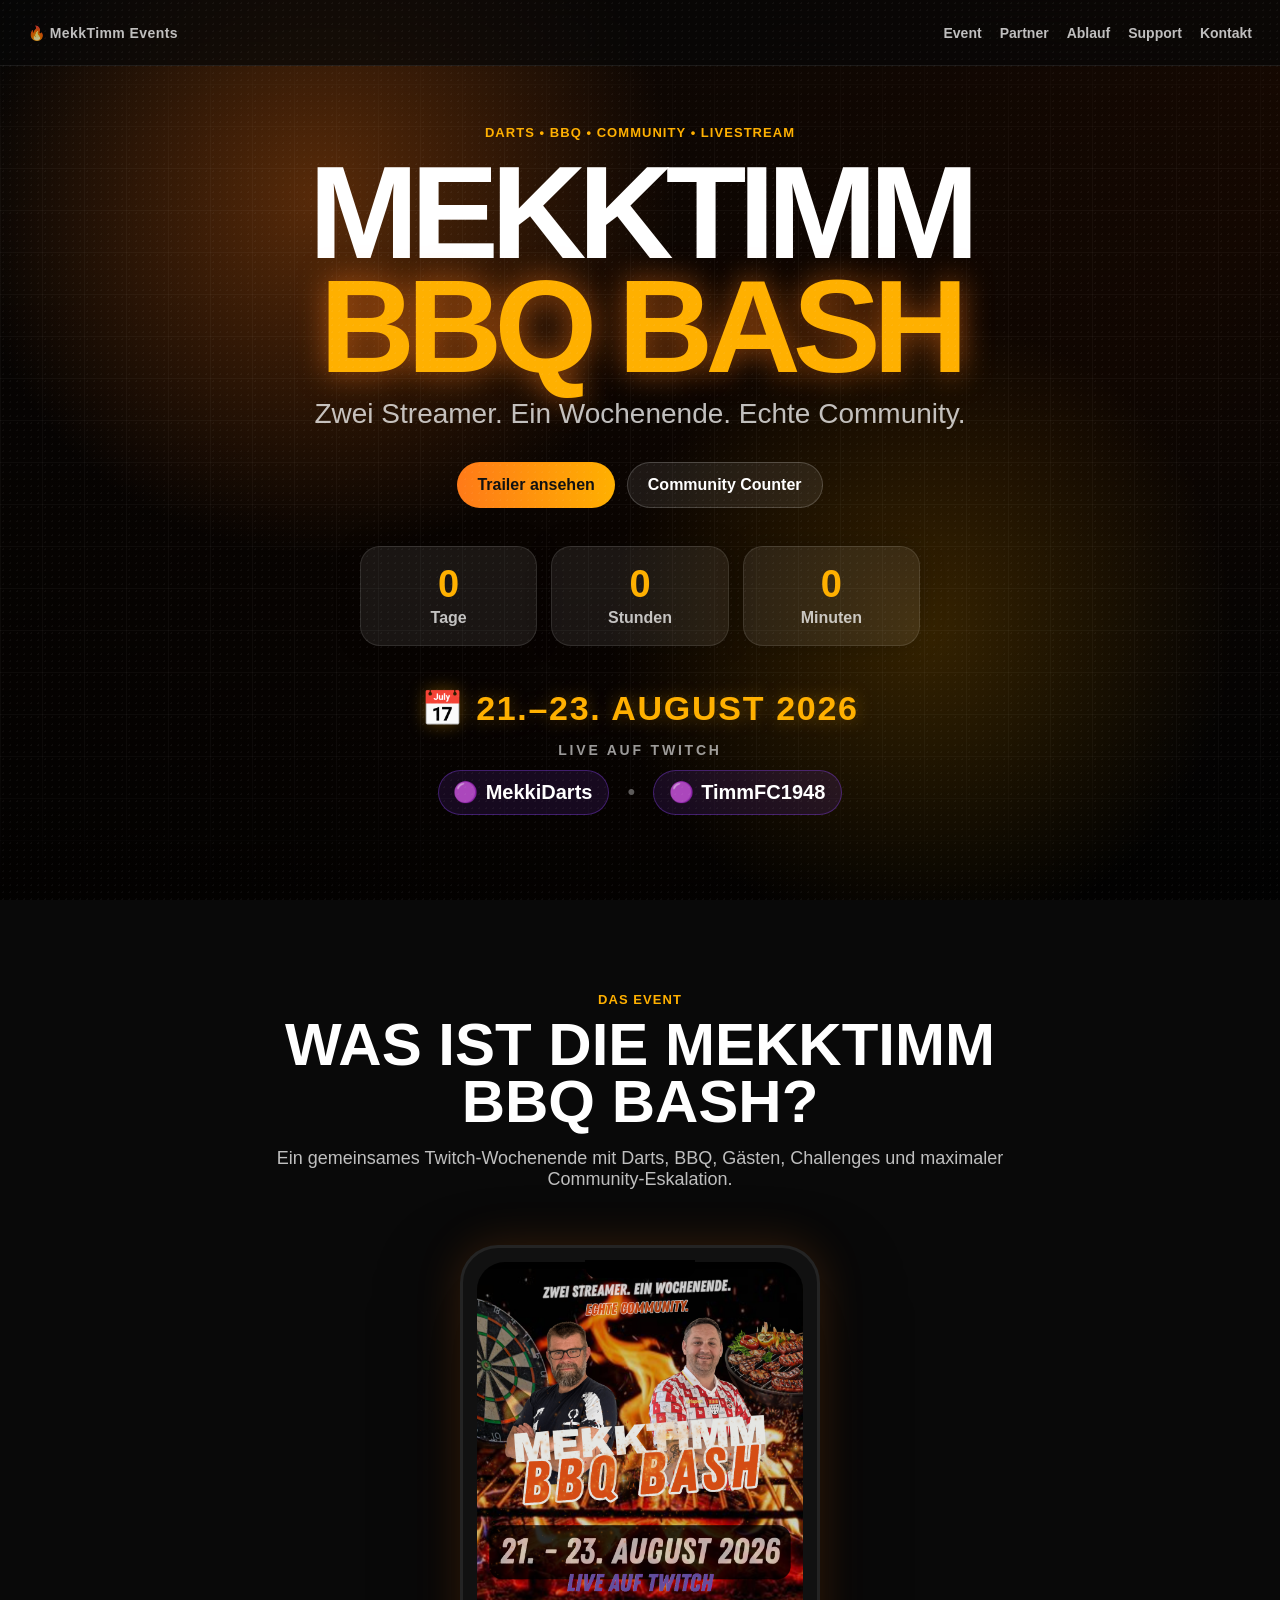
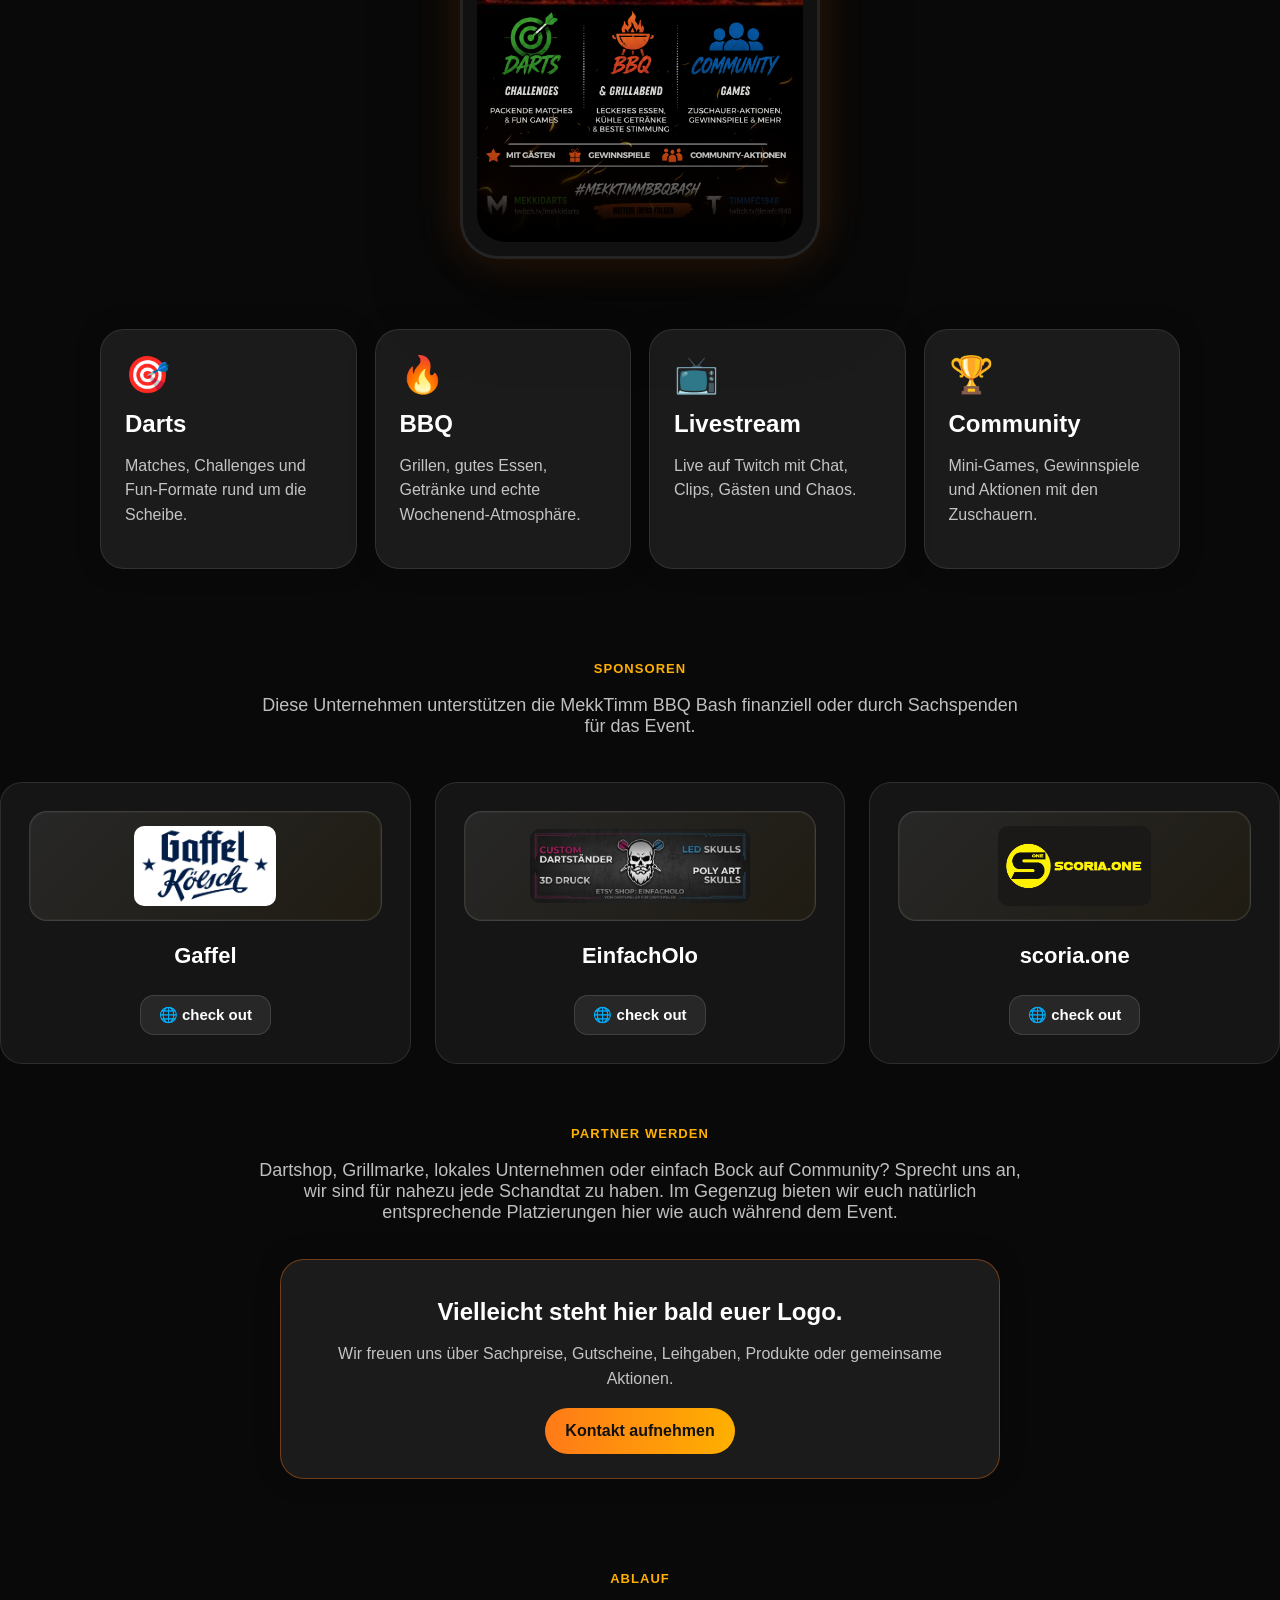
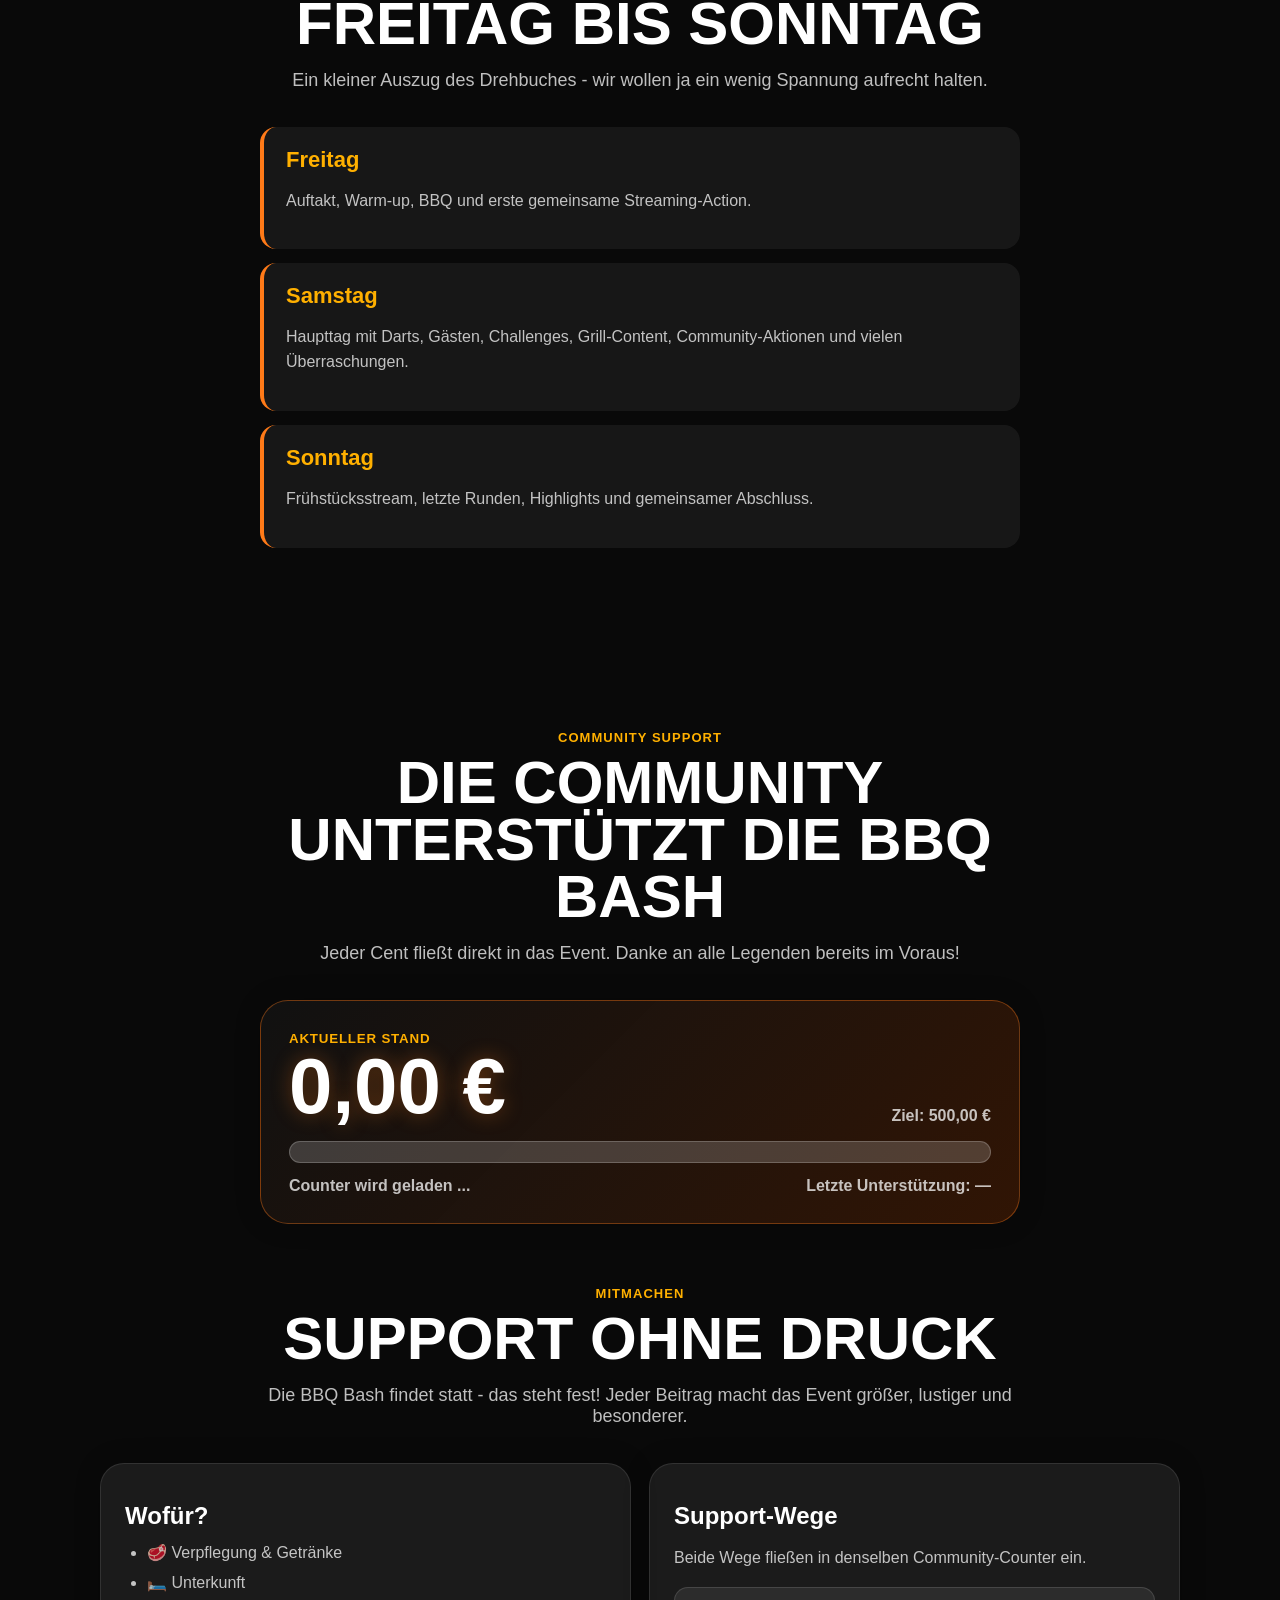
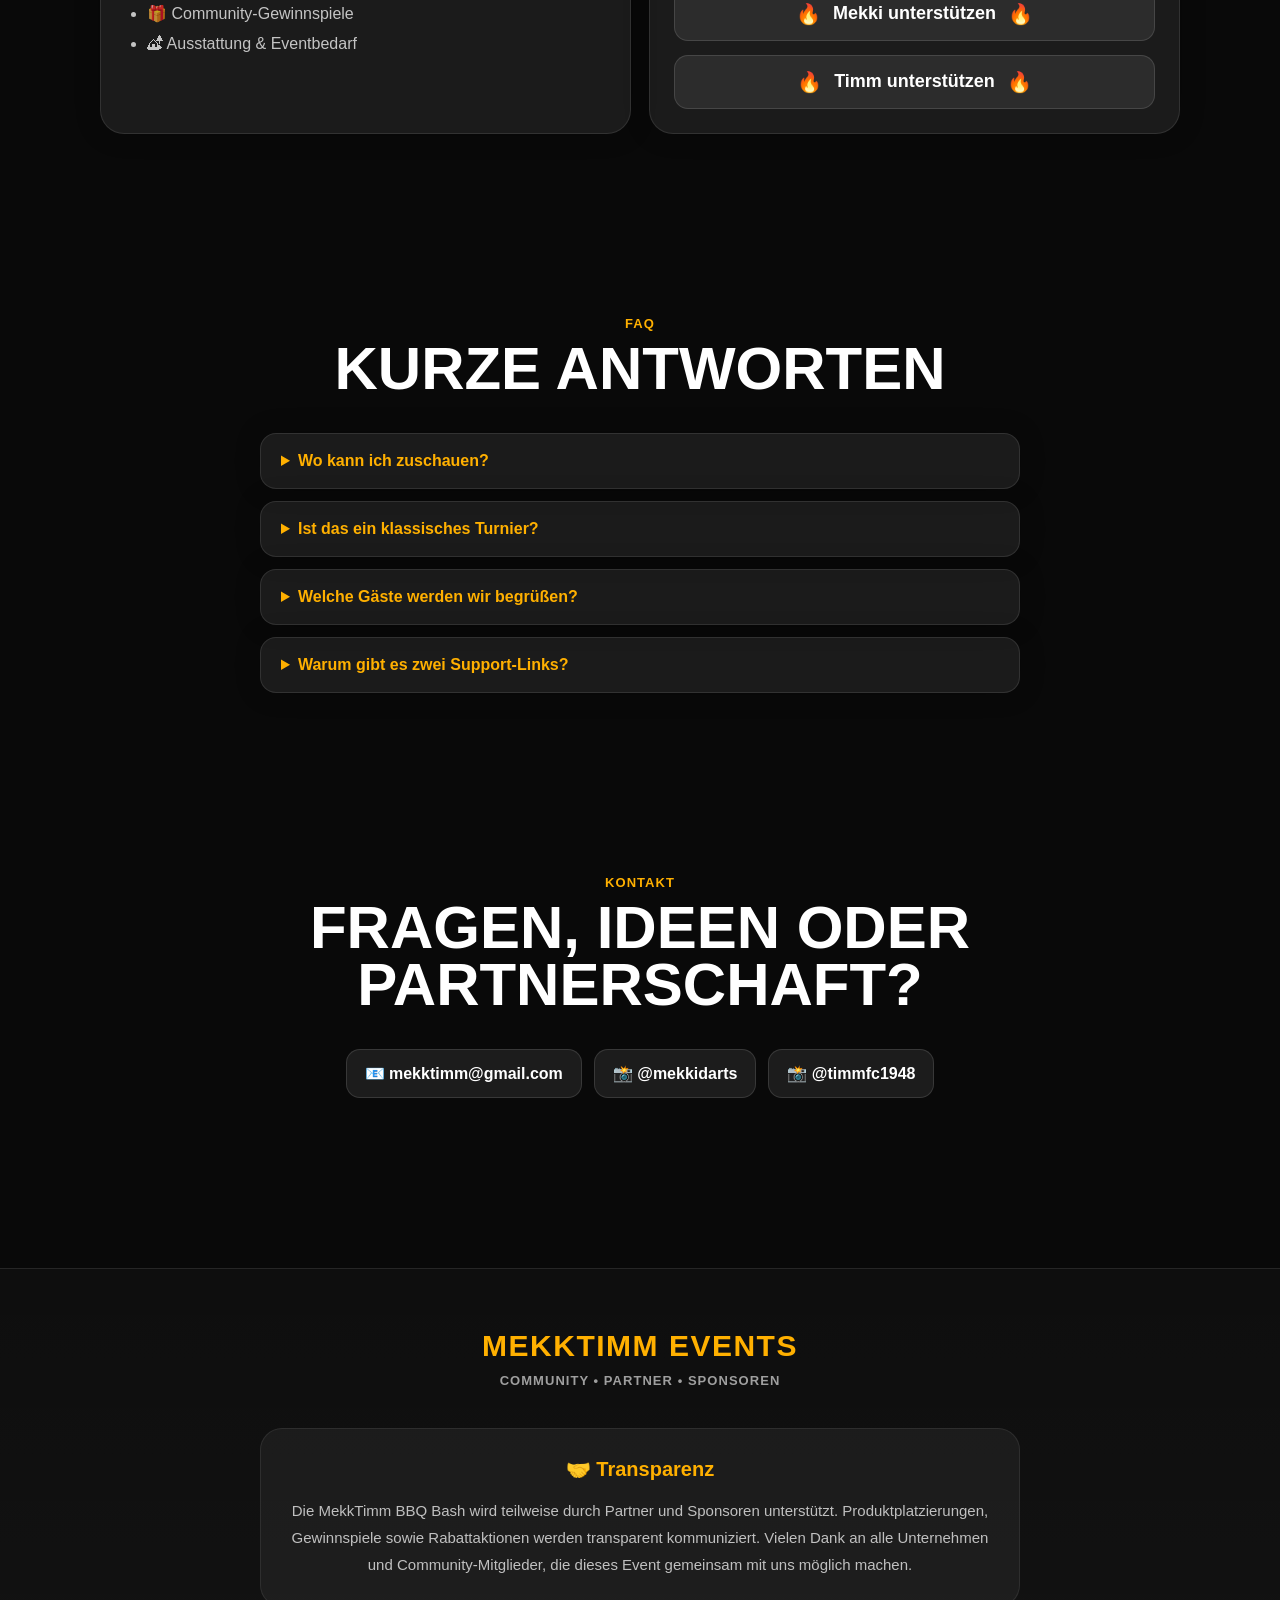
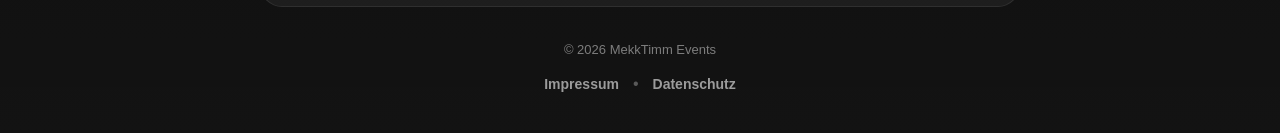
==== index.html @ 5f2de9e9 "Update index.html" ====
<!doctype html>
<html lang="de">
<head>
  <meta charset="utf-8">
  <meta name="viewport" content="width=device-width, initial-scale=1">
  <title>MekkTimm Events – BBQ Bash</title>
  <meta name="description" content="MekkTimm BBQ Bash – Darts, BBQ, Community und Livestream.">
  <meta property="og:title" content="MekkTimm BBQ Bash">
  <meta property="og:description" content="Darts • BBQ • Community • Livestream">
  <meta property="og:type" content="website">
  <meta name="theme-color" content="#ff7a18">
  <link rel="stylesheet" href="style.css">
</head>
<body>
  <div class="noise" aria-hidden="true"></div>

  <header class="nav">
    <a class="brand" href="#top">🔥 MekkTimm Events</a>
    <nav aria-label="Hauptnavigation">
      <a href="#event">Event</a>
      <a href="#partner">Partner</a>
      <a href="#ablauf">Ablauf</a>
      <a href="#support">Support</a>
      <a href="#kontakt">Kontakt</a>
    </nav>
  </header>

  <main id="top">
    <section class="hero">
      <video class="hero-video" autoplay muted loop playsinline>
        <source src="assets/videos/hero-loop.mp4" type="video/mp4">
      </video>
      <div class="hero-overlay" aria-hidden="true"></div>

      <div class="hero-content reveal">
        <div class="eyebrow">Darts • BBQ • Community • Livestream</div>
        <h1>MekkTimm<br><span>BBQ Bash</span></h1>
        <p class="lead">Zwei Streamer. Ein Wochenende. Echte Community.</p>

        <div class="hero-actions">
          <a class="btn primary" href="#event">Trailer ansehen</a>
          <a class="btn secondary" href="#support">Community Counter</a>
        </div>

        <div class="countdown">
          <div><strong id="days">--</strong><span>Tage</span></div>
          <div><strong id="hours">--</strong><span>Stunden</span></div>
          <div><strong id="minutes">--</strong><span>Minuten</span></div>
        </div>

        <div class="event-date reveal">
          <div class="event-day">📅 21.–23. August 2026</div>
          <div class="event-location">Live auf Twitch</div>
          <div class="streamer-links">
            <a href="https://twitch.tv/mekkidarts" target="_blank" rel="noopener">
              <span class="twitch-icon">🟣</span>
              MekkiDarts
            </a>
            <span class="divider">•</span>
            <a href="https://twitch.tv/timmfc1948" target="_blank" rel="noopener">
              <span class="twitch-icon">🟣</span>
              TimmFC1948
            </a>
          </div>
        </div>
      </div>
    </section>
    
    <section class="section event-section" id="event">
      <div class="section-title reveal">
        <span>Das Event</span>
        <h2>Was ist die MekkTimm BBQ Bash?</h2>
        <p>Ein gemeinsames Twitch-Wochenende mit Darts, BBQ, Gästen, Challenges und maximaler Community-Eskalation.</p>
      </div>

      <div class="video-wrapper reveal">
        <div class="phone-frame">
          <div class="phone-notch" aria-hidden="true"></div>
          <video controls playsinline preload="metadata" poster="assets/images/trailer-poster.png">
            <source src="assets/videos/bbq-bash-trailer.mp4" type="video/mp4">
          </video>
        </div>
      </div>

      <div class="cards">
        <article class="card reveal left">
          <div class="icon">🎯</div>
          <h3>Darts</h3>
          <p>Matches, Challenges und Fun-Formate rund um die Scheibe.</p>
        </article>
        <article class="card reveal">
          <div class="icon">🔥</div>
          <h3>BBQ</h3>
          <p>Grillen, gutes Essen, Getränke und echte Wochenend-Atmosphäre.</p>
        </article>
        <article class="card reveal">
          <div class="icon">📺</div>
          <h3>Livestream</h3>
          <p>Live auf Twitch mit Chat, Clips, Gästen und Chaos.</p>
        </article>
        <article class="card reveal right">
          <div class="icon">🏆</div>
          <h3>Community</h3>
          <p>Mini-Games, Gewinnspiele und Aktionen mit den Zuschauern.</p>
        </article>
      </div>
    </section>

        <!--<section class="section partner-section" id="partner">
      <div class="section-title reveal">
        <h2>Gemeinsam für die BBQ Bash</h2>
        <span>Unsere Partner</span>
        <p>Diese Unternehmen unterstützen die MekkTimm BBQ Bash mit Produkten, Aktionen und Mehrwerten für unsere Community.</p>
      </div>

      <div class="partner-grid">
        <article class="partner-card reveal">
          <div class="partner-badge">🤝 Offizieller Eventpartner</div>
          <div class="partner-logo">
            <img src="assets/logos/Logo + Slogan.jpeg" alt="fyl">
          </div>
          <h3>fyl - flavor your life</h3>
          <p>fyl unterstützt unsere Community mit tollen Überraschungen sowie einem exklusiven Rabattcode für das Event.</p>
          <ul>
            <li>freut euch neben weiteren Überaschungen auf:</li>
            <li>🏷️ 20 % Rabatt für die Community während dem gesammten Event</li>
          </ul>
          <a class="partner-button" href="https://fyl-shop.com/" target="_blank" rel="noopener">Partner entdecken</a>
        </article>
      </div>
      <div style="height:60px;"></div>-->

      <div class="section-title reveal">
        <span>Sponsoren</span>
        <p>Diese Unternehmen unterstützen die MekkTimm BBQ Bash finanziell oder durch Sachspenden für das Event.</p>
      </div>
      <div class="sponsor-grid">
        <article class="sponsor-card reveal">
          <div class="sponsor-logo">
            <img src="assets/logos/gaffel-logo.png" alt="Gaffel">
          </div>
          <h3>Gaffel</h3>
          <a class="sponsor-link" href="https://gaffel.de/" target="_blank" rel="noopener">🌐 check out</a>
        </article>
        <article class="sponsor-card reveal">
          <div class="sponsor-logo">
            <img src="assets/logos/olo-etsy.png" alt="Einfach Olo">
          </div>
          <h3>EinfachOlo</h3>
          <a class="sponsor-link" href="https://einfacholo.etsy.com/" target="_blank" rel="noopener">🌐 check out</a>
        </article>
        <article class="sponsor-card reveal">
          <div class="sponsor-logo">
            <img src="assets/logos/scoria-logo.png" alt="scoria.one">
          </div>
          <h3>scoria.one</h3>
          <a class="sponsor-link" href="https://scoria.one/" target="_blank" rel="noopener">🌐 check out</a>
        </article>
      </div>
      <div style="height:60px;"></div>  

      <div class="section-title reveal">
        <span>Partner werden</span>
        <p>Dartshop, Grillmarke, lokales Unternehmen oder einfach Bock auf Community? Sprecht uns an, wir sind für nahezu jede Schandtat zu haben. Im Gegenzug bieten wir euch natürlich entsprechende Platzierungen hier wie auch während dem Event.</p>
      </div>
      <div class="partner-card reveal">
        <h3>Vielleicht steht hier bald euer Logo.</h3>
        <p>Wir freuen uns über Sachpreise, Gutscheine, Leihgaben, Produkte oder gemeinsame Aktionen.</p>
        <a class="btn primary" href="mailto:mekktimm@gmail.com?subject=Partneranfrage%20MekkTimm%20BBQ%20Bash">Kontakt aufnehmen</a>
      </div>
    </section>

    <section class="section timeline-section" id="ablauf">
      <div class="section-title reveal">
        <span>Ablauf</span>
        <h2>Freitag bis Sonntag</h2>
        <p>Ein kleiner Auszug des Drehbuches - wir wollen ja ein wenig Spannung aufrecht halten.</p>
      </div>
      <div class="timeline">
        <div class="timeline-item reveal left">
          <strong>Freitag</strong>
          <p>Auftakt, Warm-up, BBQ und erste gemeinsame Streaming-Action.</p>
        </div>
        <div class="timeline-item reveal">
          <strong>Samstag</strong>
          <p>Haupttag mit Darts, Gästen, Challenges, Grill-Content, Community-Aktionen und vielen Überraschungen.</p>
        </div>
        <div class="timeline-item reveal right">
          <strong>Sonntag</strong>
          <p>Frühstücksstream, letzte Runden, Highlights und gemeinsamer Abschluss.</p>
        </div>
      </div>
    </section>

    <section class="section counter-section" id="support">
      <div class="section-title reveal">
        <span>Community Support</span>
        <h2>Die Community unterstützt die BBQ Bash</h2>
        <p>Jeder Cent fließt direkt in das Event. Danke an alle Legenden bereits im Voraus!</p>
      </div>

      <div class="counter-card reveal">
        <div class="counter-top">
          <div>
            <small>Aktueller Stand</small>
            <div class="amount" id="amount">0,00 €</div>
          </div>
          <div class="goal" id="goal">Ziel: 500,00 €</div>
        </div>
        <div class="bar"><div class="fill" id="fill"></div></div>
        <div class="counter-meta">
          <span id="supportText">0 Community-Beiträge</span>
          <span id="lastSupport">Letzte Unterstützung: —</span>
        </div>
      </div>
      <div style="height:60px;"></div> 

      <div class="section-title reveal">
        <span>Mitmachen</span>
        <h2>Support ohne Druck</h2>
        <p>Die BBQ Bash findet statt - das steht fest! Jeder Beitrag macht das Event größer, lustiger und besonderer.</p>
      </div>
      <div class="support-grid">
        <div class="support-box reveal left">
          <h3>Wofür?</h3>
          <ul>
            <li>🥩 Verpflegung &amp; Getränke</li>
            <li>🛏️ Unterkunft</li>
            <li>🎁 Community-Gewinnspiele</li>
            <li>🏕 Ausstattung &amp; Eventbedarf</li>
          </ul>
        </div>
        <div class="support-box reveal right">
          <h3>Support-Wege</h3>
          <p>Beide Wege fließen in denselben Community-Counter ein.</p>
          <a class="support-link" href="https://shorturl.at/QzOQn" target="_blank" rel="noopener">
            <span>🔥</span><strong>Mekki unterstützen</strong><span>🔥</span>
          </a>
          <a class="support-link" href="https://shorturl.at/cW5Cs" target="_blank" rel="noopener">
            <span>🔥</span><strong>Timm unterstützen</strong><span>🔥</span>
          </a>
        </div>
      </div>
    </section>

    <!--<section class="section guest-section">
      <div class="section-title reveal">
        <span>Wir freuen uns auf</span>
      </div>
    
      <div class="guest-grid">
        <article class="guest-card reveal">
          <div class="phone-frame">
            <div class="phone-notch"></div>
    
            <img
              src="assets/images/guest-hempi.png"
              alt="Hempiii"
              loading="lazy">
          </div>
        </article>
      </div>
    </section>-->

    <section class="section faq-section">
      <div class="section-title reveal">
        <span>FAQ</span>
        <h2>Kurze Antworten</h2>
      </div>
      <div class="faq reveal">
        <details>
          <summary>Wo kann ich zuschauen?</summary>
          <p>Live auf Twitch bei MekkiDarts und TimmFC1948. Freut euch auf viele Stunden Unterhaltung.</p>
        </details>
        <details>
          <summary>Ist das ein klassisches Turnier?</summary>
          <p>Nein. Es ist ein Community-Event mit Darts, BBQ, Gästen, Livestream, Challenges und Fun-Formaten.</p>
        </details>
        <details>
          <summary>Welche Gäste werden wir begrüßen?</summary>
          <p>Lasst euch überraschen - wir stellen sie euch zeitnah vor.</p>
          <p>Gast No. 1 --> 
            <a href="https://twitch.tv/hempiii" target="_blank" rel="noopener">
              <span class="twitch-icon">🟣</span>
              Hempiii
            </a>
          </p>
        </details>
        <details>
          <summary>Warum gibt es zwei Support-Links?</summary>
          <p>Weil beide Streamer eigene Plattformen nutzen. Beide Wege zählen in denselben gemeinsamen Counter.</p>
        </details>
      </div>
    </section>

    <section class="section contact-section" id="kontakt">
      <div class="section-title reveal">
        <span>Kontakt</span>
        <h2>Fragen, Ideen oder Partnerschaft?</h2>
      </div>
      <div class="contact-links reveal">
        <a href="mailto:mekktimm@gmail.com">📧 mekktimm@gmail.com</a>
        <a href="https://instagram.com/mekkidarts" target="_blank" rel="noopener">📸 @mekkidarts</a>
        <a href="https://instagram.com/timmfc1948" target="_blank" rel="noopener">📸 @timmfc1948</a>
      </div>
    </section>
  </main>

  <footer>
      <div class="footer-brand">
          <h3>MekkTimm Events</h3>
          <p>Community • Partner • Sponsoren</p>
      </div>  
      <div class="footer-transparency">  
          <h4>🤝 Transparenz</h4>  
          <p>
              Die MekkTimm BBQ Bash wird teilweise durch Partner und Sponsoren unterstützt.
              Produktplatzierungen, Gewinnspiele sowie Rabattaktionen werden transparent
              kommuniziert. Vielen Dank an alle Unternehmen und Community-Mitglieder,
              die dieses Event gemeinsam mit uns möglich machen.
          </p>  
      </div>  
      <div class="footer-copy">
          © 2026 MekkTimm Events
      </div>

      <div class="footer-links">
          <a href="impressum.html">
              Impressum
          </a>    
          <span>•</span>     
          <a href="datenschutz.html">
              Datenschutz
          </a>      
      </div>
  </footer>
  
  <script src="script.js"></script>
</body>
</html>
---- style.css ----
* { box-sizing: border-box; }

:root {
  --bg: #090909;
  --panel: rgba(255, 255, 255, .075);
  --text: #fff;
  --muted: rgba(255, 255, 255, .74);
  --orange: #ff7a18;
  --gold: #ffb000;
  --border: rgba(255, 122, 24, .38);
}

html { scroll-behavior: smooth; }

body {
  margin: 0;
  overflow-x: hidden;
  background: var(--bg);
  color: var(--text);
  font-family: Arial, Helvetica, sans-serif;
}

.noise {
  position: fixed;
  inset: 0;
  z-index: 100;
  pointer-events: none;
  opacity: .045;
  background-image: radial-gradient(#fff 1px, transparent 1px);
  background-size: 7px 7px;
}

.nav {
  position: fixed;
  top: 0;
  right: 0;
  left: 0;
  z-index: 20;
  display: flex;
  align-items: center;
  justify-content: space-between;
  height: 66px;
  padding: 0 28px;
  border-bottom: 1px solid rgba(255, 255, 255, .08);
  background: rgba(8, 8, 8, .72);
  backdrop-filter: blur(14px);
}

.brand {
  color: var(--gold);
  font-weight: 900;
  letter-spacing: .03em;
  text-decoration: none;
}

.nav nav {
  display: flex;
  gap: 18px;
}

.nav a {
  color: var(--muted);
  font-size: 14px;
  font-weight: 800;
  text-decoration: none;
}

.nav a:hover { color: var(--gold); }

.hero {
  position: relative;
  display: grid;
  place-items: center;
  min-height: 100vh;
  overflow: hidden;
  background: linear-gradient(135deg, #070707, #2c1102 68%, #0f0f0f);
}

.hero-video {
  position: absolute;
  inset: 0;
  width: 100%;
  height: 100%;
  object-fit: cover;
  opacity: .20;
  filter: saturate(1.15) contrast(1.1);
}

.hero-overlay {
  position: absolute;
  inset: 0;
  background:
    radial-gradient(circle at 25% 22%, rgba(255, 122, 24, .32), transparent 30%),
    radial-gradient(circle at 72% 70%, rgba(255, 176, 0, .18), transparent 28%),
    linear-gradient(180deg, rgba(0, 0, 0, .45), rgba(0, 0, 0, .92));
}

.hero::after {
  position: absolute;
  inset: 0;
  content: "";
  background-image:
    linear-gradient(rgba(255, 255, 255, .035) 1px, transparent 1px),
    linear-gradient(90deg, rgba(255, 255, 255, .035) 1px, transparent 1px);
  background-size: 42px 42px;
  mask-image: linear-gradient(to bottom, transparent, #000 18%, #000 82%, transparent);
}

.hero-content {
  position: relative;
  z-index: 2;
  max-width: 980px;
  padding: 110px 20px 70px;
  text-align: center;
}

.eyebrow,
.section-title span {
  color: var(--gold);
  font-size: 13px;
  font-weight: 900;
  letter-spacing: .08em;
  text-transform: uppercase;
}

h1 {
  margin: 16px 0 14px;
  font-size: clamp(58px, 12vw, 132px);
  line-height: .86;
  letter-spacing: -.06em;
  text-transform: uppercase;
}

h1 span {
  color: var(--gold);
  text-shadow: 0 0 30px rgba(255, 122, 24, .6);
}

.lead {
  margin: 0 auto 32px;
  color: var(--muted);
  font-size: clamp(18px, 3vw, 28px);
}

.hero-actions,
.contact-links {
  display: flex;
  flex-wrap: wrap;
  justify-content: center;
  gap: 12px;
}

.btn {
  display: inline-flex;
  align-items: center;
  justify-content: center;
  min-height: 46px;
  padding: 0 20px;
  border: 1px solid rgba(255, 255, 255, .18);
  border-radius: 999px;
  font-weight: 900;
  text-decoration: none;
  transition: transform .25s ease, box-shadow .25s ease;
}

.btn:hover {
  transform: translateY(-3px);
  box-shadow: 0 0 26px rgba(255, 176, 0, .42);
}

.btn.primary {
  border: 0;
  background: linear-gradient(90deg, var(--orange), var(--gold));
  color: #111;
}

.btn.secondary {
  background: rgba(255, 255, 255, .08);
  color: #fff;
}

.btn.full {
  width: 100%;
  margin-top: 10px;
}

.countdown {
  display: grid;
  grid-template-columns: repeat(3, 1fr);
  gap: 14px;
  max-width: 560px;
  margin: 38px auto 0;
}

.countdown div,
.counter-card,
.card,
.support-box,
.partner-card,
.faq details {
  border: 1px solid rgba(255, 255, 255, .10);
  background: var(--panel);
  box-shadow: 0 0 24px rgba(0, 0, 0, .25);
}

.countdown div {
  padding: 18px;
  border-radius: 20px;
}

.countdown strong {
  display: block;
  color: var(--gold);
  font-size: 38px;
  line-height: 1;
}

.countdown span {
  display: block;
  margin-top: 6px;
  color: var(--muted);
  font-weight: 700;
}

.event-date {
  margin-top: 42px;
  text-align: center;
}

.event-day {
  color: var(--gold);
  font-size: 34px;
  font-weight: 900;
  letter-spacing: .05em;
  text-shadow: 0 0 18px rgba(255, 176, 0, .35);
  text-transform: uppercase;
}

.event-location {
  margin-top: 14px;
  color: rgba(255, 255, 255, .60);
  font-size: 14px;
  font-weight: 900;
  letter-spacing: .20em;
  text-transform: uppercase;
}

.streamer-links {
  display: flex;
  flex-wrap: wrap;
  align-items: center;
  justify-content: center;
  gap: 18px;
  margin-top: 12px;
}

.streamer-links a {
  display: inline-flex;
  align-items: center;
  gap: 9px;
  padding: 10px 16px;
  border: 1px solid rgba(145, 70, 255, .35);
  border-radius: 999px;
  background: rgba(145, 70, 255, .12);
  color: #fff;
  font-size: 20px;
  font-weight: 900;
  text-decoration: none;
  transition: .3s ease;
}

.streamer-links a:hover {
  transform: translateY(-3px);
  border-color: rgba(145, 70, 255, .85);
  background: rgba(145, 70, 255, .24);
  color: #fff;
  box-shadow: 0 0 26px rgba(145, 70, 255, .45);
}

.twitch-icon {
  display: inline-flex;
  align-items: center;
  justify-content: center;
  width: 22px;
  height: 22px;
  color: #9146ff;
}

.twitch-icon svg {
  width: 22px;
  height: 22px;
  fill: currentColor;
}

.divider {
  color: rgba(255, 255, 255, .35);
  font-size: 22px;
}

.section {
  max-width: 1120px;
  margin: 0 auto;
  padding: 90px 20px;
}

.section-title {
  max-width: 780px;
  margin: 0 auto 36px;
  text-align: center;
}

.section-title h2 {
  margin: 8px 0 10px;
  font-size: clamp(34px, 6vw, 60px);
  line-height: .95;
  text-transform: uppercase;
}

.section-title p {
  color: var(--muted);
  font-size: 18px;
}

.counter-card {
  max-width: 760px;
  margin: 0 auto;
  padding: 28px;
  border-color: var(--border);
  border-radius: 28px;
  background: linear-gradient(135deg, rgba(18, 18, 18, .94), rgba(58, 24, 4, .82));
}

.counter-top {
  display: flex;
  align-items: end;
  justify-content: space-between;
  gap: 20px;
  margin-bottom: 16px;
}

.counter-card small {
  color: var(--gold);
  font-weight: 900;
  letter-spacing: .06em;
  text-transform: uppercase;
}

.amount {
  font-size: clamp(50px, 8vw, 78px);
  font-weight: 900;
  line-height: 1;
  text-shadow: 0 0 20px rgba(255, 122, 24, .35);
}

.goal {
  color: var(--muted);
  font-weight: 900;
}

.bar {
  height: 22px;
  overflow: hidden;
  border: 1px solid rgba(255, 255, 255, .2);
  border-radius: 999px;
  background: rgba(255, 255, 255, .18);
}

.fill {
  width: 0%;
  height: 100%;
  border-radius: 999px;
  background: linear-gradient(90deg, var(--orange), var(--gold));
  transition: width .8s ease, box-shadow .3s ease;
}

.fill.glow { box-shadow: 0 0 22px rgba(255, 176, 0, .95); }

.counter-meta {
  display: flex;
  justify-content: space-between;
  gap: 16px;
  margin-top: 14px;
  color: var(--muted);
  font-weight: 700;
}

.video-wrapper {
  display: flex;
  justify-content: center;
  margin: 55px auto 70px;
}

.phone-frame {
  position: relative;
  width: 360px;
  padding: 14px;
  border: 3px solid rgba(255, 255, 255, .08);
  border-radius: 38px;
  background: #111;
  box-shadow: 0 0 45px rgba(255, 122, 24, .18), 0 35px 80px rgba(0, 0, 0, .55);
  transition: .35s;
}

.phone-frame:hover {
  transform: translateY(-6px) scale(1.02);
  box-shadow: 0 0 65px rgba(255, 122, 24, .30), 0 40px 90px rgba(0, 0, 0, .6);
}

.phone-notch {
  position: absolute;
  top: 12px;
  left: 50%;
  z-index: 10;
  width: 110px;
  height: 18px;
  transform: translateX(-50%);
  border-radius: 0 0 12px 12px;
  background: #000;
}

.phone-frame video {
  display: block;
  width: 100%;
  aspect-ratio: 9 / 16;
  border-radius: 28px;
  object-fit: cover;
}

.cards {
  display: grid;
  grid-template-columns: repeat(4, 1fr);
  gap: 18px;
}

.card,
.support-box,
.partner-card {
  padding: 24px;
  border-radius: 24px;
  transition: transform .35s ease, box-shadow .35s ease, border-color .35s ease;
}

.card:hover,
.support-box:hover,
.partner-card:hover {
  transform: translateY(-8px);
  border-color: rgba(255, 122, 24, .75);
  box-shadow: 0 22px 50px rgba(255, 122, 24, .22);
}

.icon { font-size: 36px; }

.card h3,
.support-box h3,
.partner-card h3 {
  margin: 14px 0 8px;
  font-size: 24px;
}

.card p,
.support-box p,
.partner-card p,
.timeline p,
.faq p {
  color: var(--muted);
  line-height: 1.55;
}

.timeline {
  display: grid;
  gap: 14px;
  max-width: 760px;
  margin: 0 auto;
}

.timeline-item {
  padding: 20px 22px;
  border-left: 4px solid var(--orange);
  border-radius: 16px;
  background: rgba(255, 255, 255, .06);
}

.timeline-item strong {
  color: var(--gold);
  font-size: 22px;
}

.support-grid {
  display: grid;
  grid-template-columns: 1fr 1fr;
  gap: 18px;
}

.support-box ul {
  margin: 0;
  padding-left: 22px;
  color: var(--muted);
  line-height: 1.9;
}

.hint {
  font-size: 13px;
  opacity: .72;
}

.support-link {
  display: flex;
  align-items: center;
  justify-content: center;
  gap: 12px;
  width: 100%;
  margin-top: 14px;
  padding: 14px 18px;
  border: 1px solid rgba(255, 255, 255, .12);
  border-radius: 14px;
  background: rgba(255, 255, 255, .08);
  color: #fff;
  font-size: 18px;
  font-weight: 800;
  text-decoration: none;
  transition: all .3s ease;
}

.support-link span {
  color: var(--gold);
  font-size: 20px;
}

.support-link strong { color: #fff; }

.support-link:hover {
  transform: translateY(-2px);
  border-color: var(--orange);
  background: rgba(255, 122, 24, .10);
  color: var(--gold);
  box-shadow: 0 0 18px rgba(255, 122, 24, .35);
}

.support-link:hover strong { color: var(--gold); }

.partner-grid {
  max-width: 900px;
  margin: 50px auto 0;
}

.partner-card {
  max-width: 720px;
  margin: 0 auto;
  border-color: var(--border);
  text-align: center;
}

.partner-grid .partner-card {
  padding: 40px;
  border: 1px solid rgba(255, 255, 255, .10);
  border-radius: 28px;
  background: rgba(255, 255, 255, .06);
  transition: .35s;
}

.partner-grid .partner-card:hover {
  transform: translateY(-6px);
  border-color: var(--orange);
  box-shadow: 0 0 35px rgba(255, 122, 24, .22);
}

.partner-badge {
  display: inline-block;
  margin-bottom: 28px;
  padding: 8px 18px;
  border-radius: 999px;
  background: rgba(255, 122, 24, .14);
  color: var(--gold);
  font-size: 13px;
  font-weight: 900;
  letter-spacing: .08em;
}

.partner-logo {
  display: flex;
  align-items: center;
  justify-content: center;
  width: 100%;
  max-width: 320px;
  height: 140px;
  margin: 0 auto 25px;
  padding: 18px;
  overflow: hidden;
  border: 1px solid rgba(255, 255, 255, .12);
  border-radius: 18px;
  background: linear-gradient(135deg, rgba(255, 255, 255, .08), rgba(255, 176, 0, .05));
  box-shadow: inset 0 0 0 1px rgba(255, 255, 255, .04);
}

.partner-logo img {
  display: block;
  width: auto;
  max-width: 100%;
  height: auto;
  max-height: 100%;
  border-radius: 12px;
  object-fit: contain;
}

.partner-card:hover .partner-logo {
  transform: scale(1.02);
  box-shadow: inset 0 0 0 1px rgba(0, 0, 0, .06), 0 0 25px rgba(255, 122, 24, .18);
}

.partner-grid .partner-card h3 {
  margin-bottom: 15px;
  font-size: 32px;
}

.partner-grid .partner-card p {
  color: rgba(255, 255, 255, .82);
  line-height: 1.8;
}

.partner-card ul {
  max-width: 420px;
  margin: 30px auto;
  padding: 0;
  list-style: none;
}

.partner-card li {
  margin: 12px 0;
  font-size: 17px;
}

.partner-button {
  display: inline-block;
  margin-top: 12px;
  padding: 14px 30px;
  border: 1px solid rgba(255, 255, 255, .12);
  border-radius: 999px;
  background: rgba(255, 255, 255, .08);
  color: #fff;
  font-weight: 800;
  text-decoration: none;
  transition: .3s;
}

.partner-button:hover {
  border-color: var(--orange);
  background: rgba(255, 122, 24, .10);
  color: var(--gold);
}

.sponsor-grid {
  display: grid;
  grid-template-columns: repeat(auto-fit, minmax(280px, 1fr));
  gap: 24px;
  margin-top: 45px;
}

.sponsor-card {
  padding: 28px;
  border: 1px solid rgba(255, 255, 255, .10);
  border-radius: 22px;
  background: rgba(255, 255, 255, .05);
  text-align: center;
  transition: .3s;
}

.sponsor-card:hover {
  transform: translateY(-5px);
  border-color: var(--orange);
  box-shadow: 0 0 28px rgba(255, 122, 24, .20);
}

.sponsor-logo {
  display: flex;
  align-items: center;
  justify-content: center;
  width: 100%;
  height: 110px;
  margin-bottom: 18px;
  padding: 14px;
  overflow: hidden;
  border: 1px solid rgba(255, 255, 255, .12);
  border-radius: 18px;
  background: linear-gradient(135deg, rgba(255, 255, 255, .08), rgba(255, 176, 0, .05));
  box-shadow: inset 0 0 0 1px rgba(255, 255, 255, .04);
}

.sponsor-logo img {
  display: block;
  width: auto;
  max-width: 220px;
  height: auto;
  max-height: 80px;
  border-radius: 10px;
  object-fit: contain;
}

.sponsor-card h3 {
  margin-bottom: 14px;
  font-size: 22px;
}

.sponsor-link {
  display: inline-flex;
  align-items: center;
  justify-content: center;
  gap: 8px;
  margin-top: 12px;
  padding: 10px 18px;
  border: 1px solid rgba(255, 255, 255, .12);
  border-radius: 14px;
  background: rgba(255, 255, 255, .08);
  color: #fff;
  font-size: 15px;
  font-weight: 800;
  text-decoration: none;
  transition: .3s;
}

.sponsor-link:hover {
  transform: translateY(-2px);
  border-color: var(--orange);
  background: rgba(255, 122, 24, .10);
  color: var(--gold);
  box-shadow: 0 0 18px rgba(255, 122, 24, .30);
}

.faq {
  display: grid;
  gap: 12px;
  max-width: 760px;
  margin: 0 auto;
}

.faq details {
  padding: 18px 20px;
  border-radius: 16px;
}

.faq summary {
  cursor: pointer;
  color: var(--gold);
  font-weight: 900;
}

.contact-links a {
  padding: 14px 18px;
  border: 1px solid rgba(255, 255, 255, .12);
  border-radius: 14px;
  background: rgba(255, 255, 255, .08);
  color: #fff;
  font-weight: 800;
  text-decoration: none;
}

.contact-links a:hover {
  border-color: var(--orange);
  color: var(--gold);
  box-shadow: 0 0 18px rgba(255, 122, 24, .35);
}

footer{

    margin-top:80px;

    padding:60px 20px 40px;

    border-top:1px solid rgba(255,255,255,.08);

    text-align:center;

    background:linear-gradient(
        180deg,
        rgba(255,255,255,.02),
        rgba(255,255,255,.04)
    );

}

.footer-brand h3{

    margin:0;

    font-size:30px;

    color:#ffb000;

    font-weight:900;

    text-transform:uppercase;

    letter-spacing:.05em;

}

.footer-brand p{

    margin:10px 0 40px;

    color:rgba(255,255,255,.60);

    font-weight:700;

    letter-spacing:.08em;

    text-transform:uppercase;

    font-size:13px;

}

.footer-transparency{

    max-width:760px;

    margin:0 auto;

    padding:28px;

    border-radius:22px;

    background:rgba(255,255,255,.05);

    border:1px solid rgba(255,255,255,.08);

}

.footer-transparency h4{

    margin:0 0 16px;

    color:#ffb000;

    font-size:20px;

}

.footer-transparency p{

    margin:0;

    color:rgba(255,255,255,.72);

    line-height:1.8;

    font-size:15px;

}

.footer-copy{

    margin-top:35px;

    color:rgba(255,255,255,.45);

    font-size:13px;

}

.footer-links{

    margin-top:18px;

    display:flex;

    justify-content:center;

    align-items:center;

    gap:14px;

    flex-wrap:wrap;

}

.footer-links a{

    color:rgba(255,255,255,.58);

    text-decoration:none;

    font-size:14px;

    font-weight:700;

    transition:.3s;

}

.footer-links a:hover{

    color:#ffb000;

}

.footer-links span{

    color:rgba(255,255,255,.30);

}

.reveal {
  opacity: 0;
  transform: translateY(55px);
  transition: opacity .8s ease, transform .8s ease;
}

.reveal.visible {
  opacity: 1;
  transform: translateY(0);
}

.reveal.left { transform: translateX(-70px); }
.reveal.right { transform: translateX(70px); }
.reveal.left.visible,
.reveal.right.visible { transform: translateX(0); }

.supporter-name {
  color: var(--gold);
  font-weight: 900;
  text-shadow: 0 0 10px rgba(255, 176, 0, .45);
}

@media (max-width: 850px) {
  .nav nav { display: none; }

  .cards,
  .support-grid {
    grid-template-columns: 1fr;
  }

  .counter-top,
  .counter-meta {
    flex-direction: column;
    align-items: center;
    text-align: center;
  }

  /* Rechtliche Unterseiten */

.legal-page {
  min-height: 100vh;
  background:
    radial-gradient(
      circle at 20% 10%,
      rgba(255, 122, 24, .14),
      transparent 30%
    ),
    #090909;
}

.legal-header {
  min-height: 72px;
  display: flex;
  align-items: center;
  padding: 0 28px;
  border-bottom: 1px solid rgba(255,255,255,.08);
  background: rgba(8,8,8,.82);
}

.legal-main {
  width: 100%;
  padding: 70px 20px;
}

.legal-card {
  width: 100%;
  max-width: 900px;
  margin: 0 auto;
  padding: 42px;
  border-radius: 28px;

  background: rgba(255,255,255,.055);
  border: 1px solid rgba(255,255,255,.10);

  box-shadow:
    0 30px 80px rgba(0,0,0,.35);
}

.legal-content {
  color: rgba(255,255,255,.78);
  line-height: 1.75;
}

.legal-content h2 {
  margin: 38px 0 12px;
  color: #ffb000;
  font-size: 22px;
}

.legal-content h2:first-child {
  margin-top: 0;
}

.legal-content p {
  margin: 0 0 18px;
}

.legal-content a {
  color: #ffb000;
  overflow-wrap: anywhere;
}

.legal-content code {
  padding: 3px 7px;
  border-radius: 6px;
  background: rgba(255,255,255,.08);
  color: #ffb000;
}

.legal-content li {
  margin-bottom: 8px;
}

.legal-actions {
  margin-top: 42px;
  padding-top: 28px;
  border-top: 1px solid rgba(255,255,255,.10);

  display: flex;
  justify-content: center;
  flex-wrap: wrap;
  gap: 12px;
}

.legal-button {
  display: inline-flex;
  align-items: center;
  justify-content: center;

  padding: 12px 18px;
  border-radius: 14px;

  color: #fff;
  text-decoration: none;
  font-weight: 800;

  background: rgba(255,255,255,.08);
  border: 1px solid rgba(255,255,255,.12);

  transition: .25s ease;
}

.legal-button:hover {
  color: #ffb000;
  border-color: #ff7a18;
  transform: translateY(-2px);

  box-shadow:
    0 0 20px rgba(255,122,24,.25);
}

.legal-footer {
  margin: 0;
  padding: 28px 20px;
  text-align: center;
  color: rgba(255,255,255,.45);
}

/* ---------- Gäste ---------- */

.guest-grid{
  display:flex;
  justify-content:center;
  flex-wrap:wrap;
  gap:40px;
  margin-top:40px;
}

.guest-card{
  width:360px;
  max-width:100%;
}

.guest-card .phone-frame{
  width:100%;
}

.guest-card .phone-frame img{
  display:block;
  width:100%;
  height:auto;
  max-width:100%;
  border-radius:28px;
}

@media (max-width: 650px) {
  .legal-main {
    padding: 40px 14px;
  }

  .legal-card {
    padding: 28px 20px;
    border-radius: 22px;
  }

  .legal-content h2 {
    font-size: 20px;
  }
}
  .counter-meta { font-size: 14px; }
  .section { padding: 70px 18px; }
}
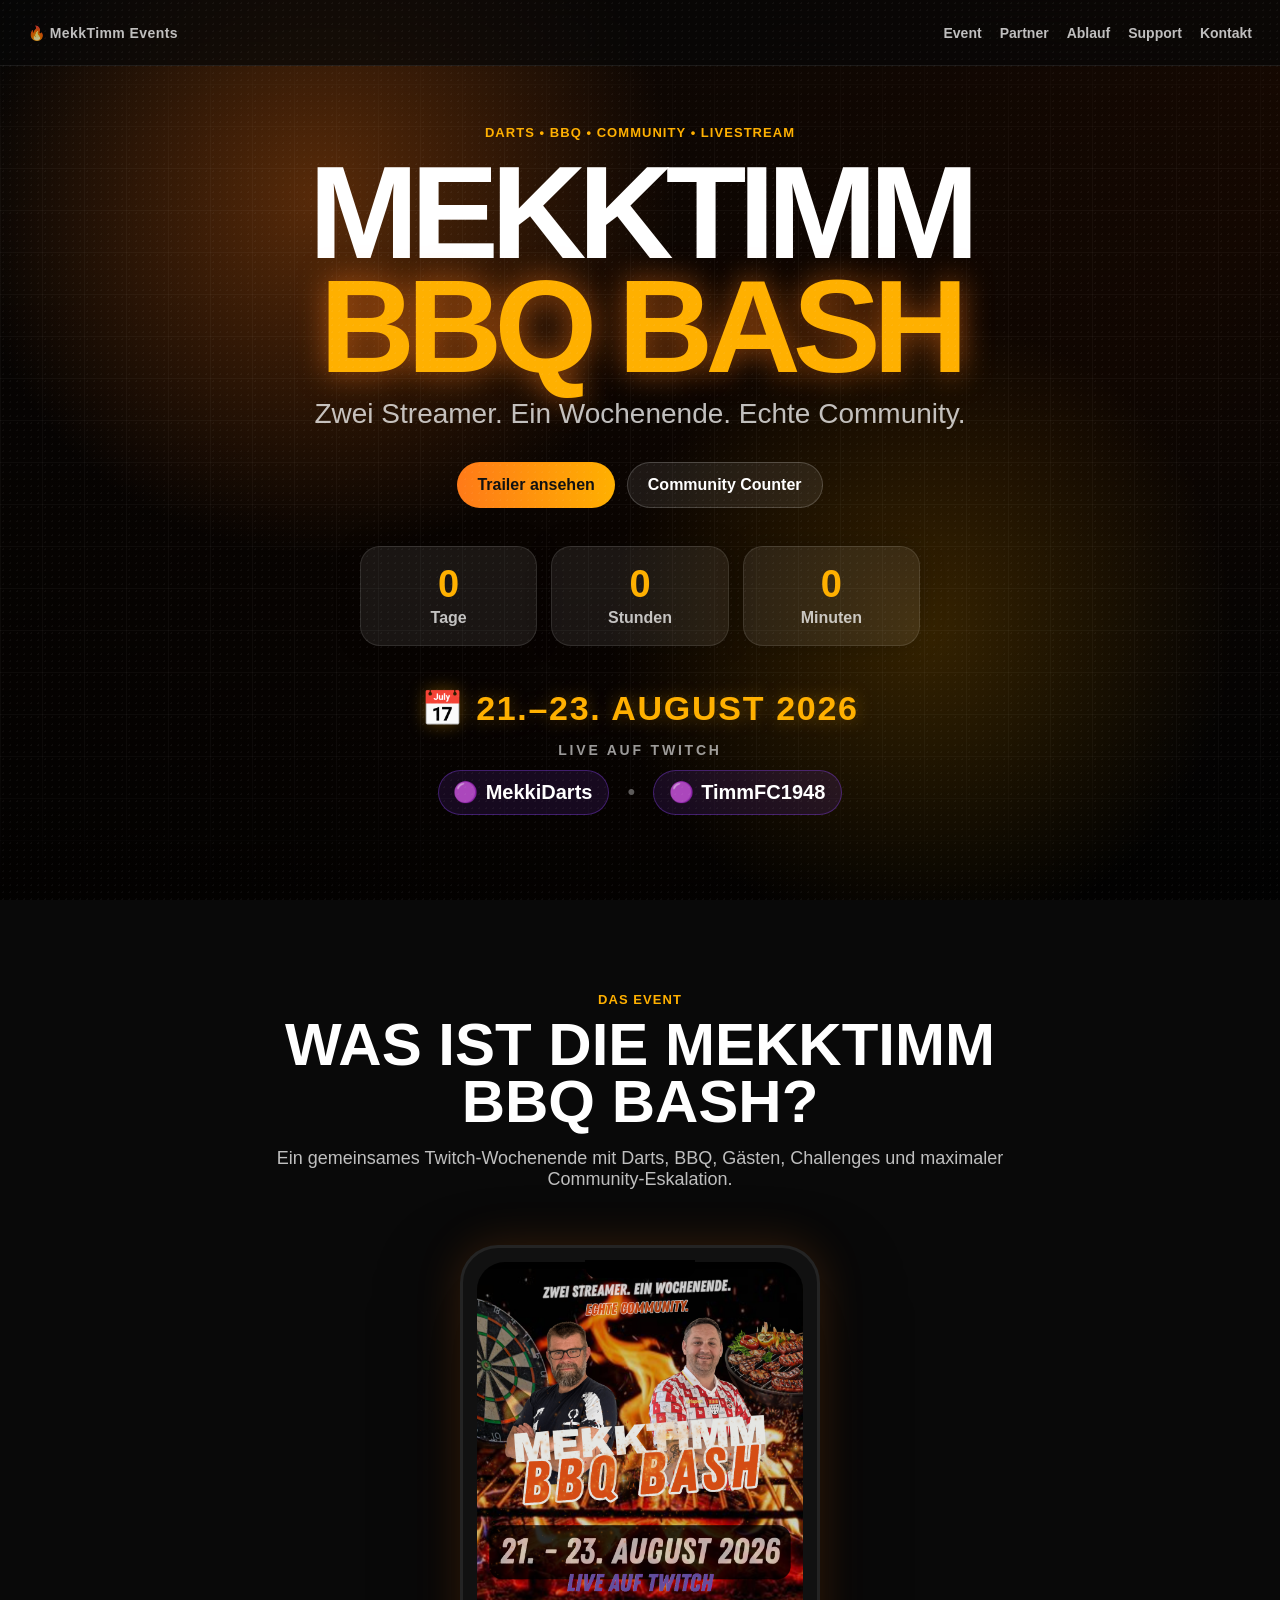
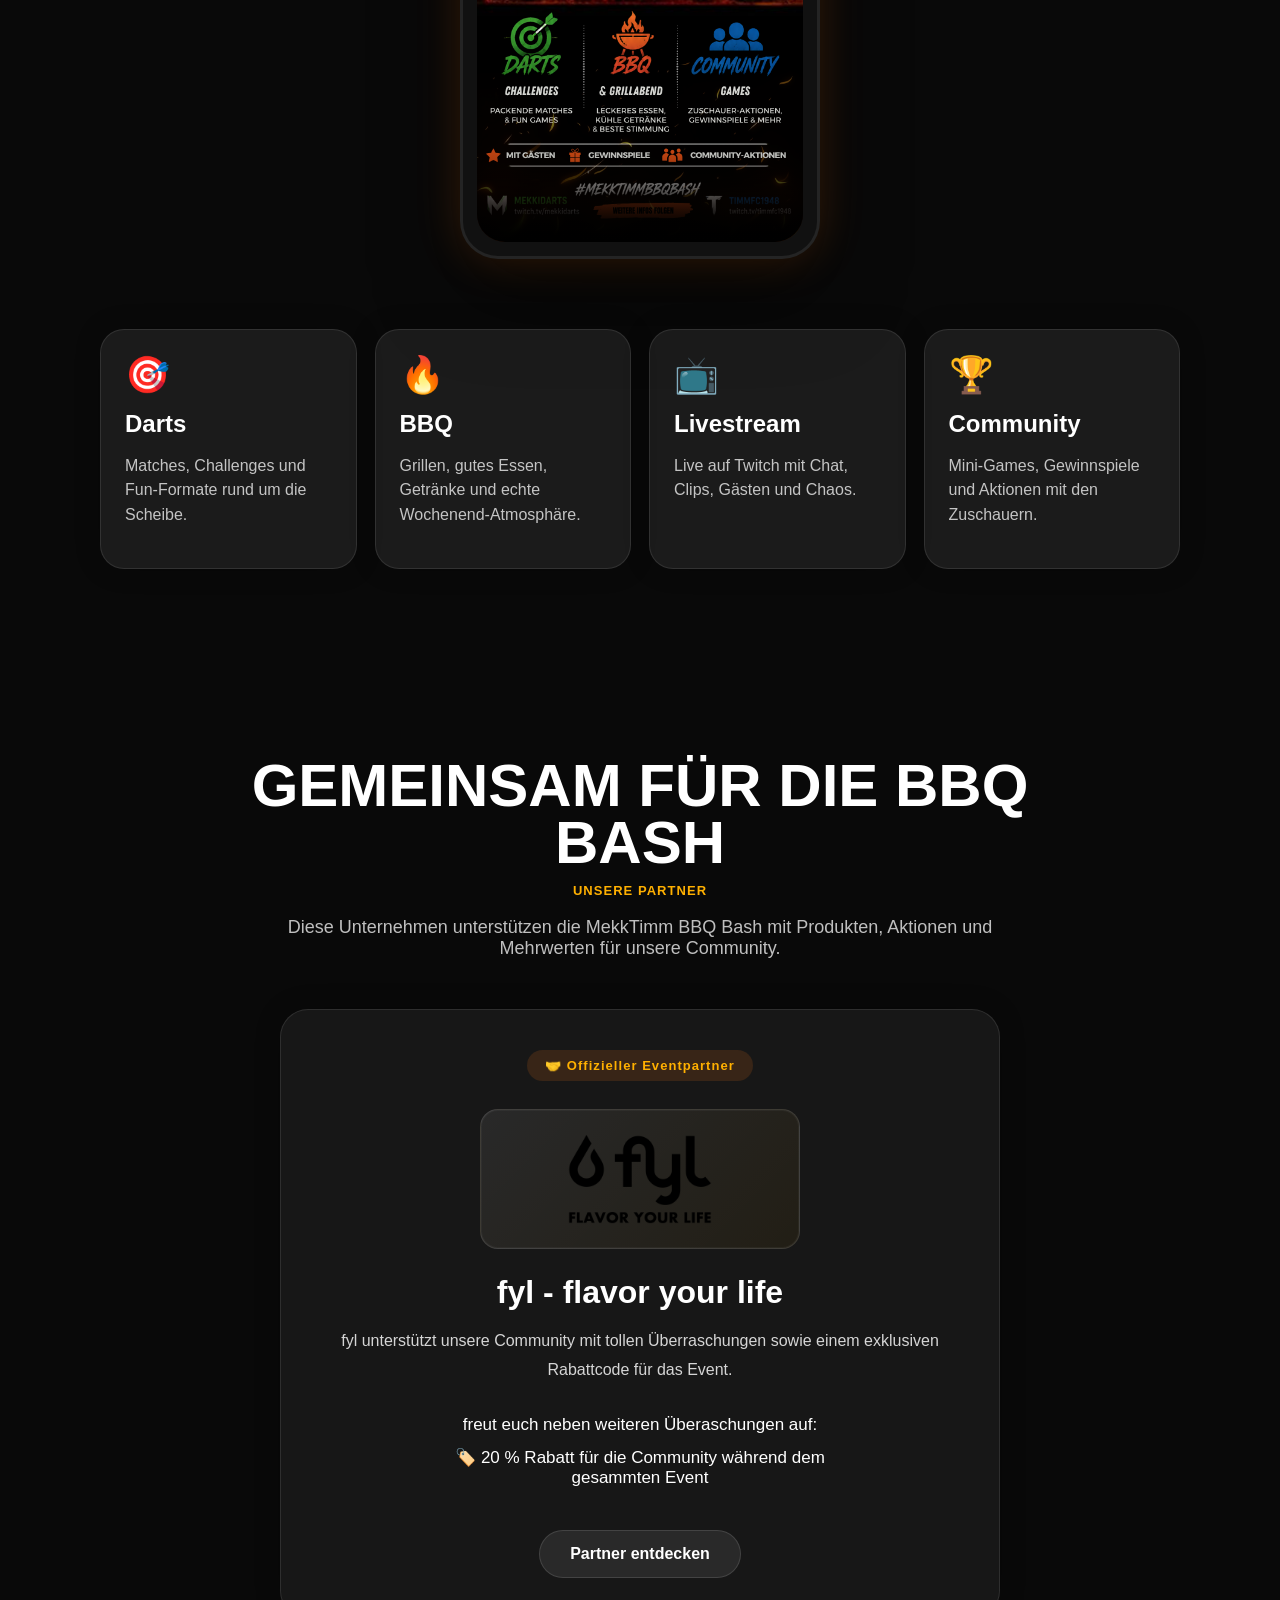
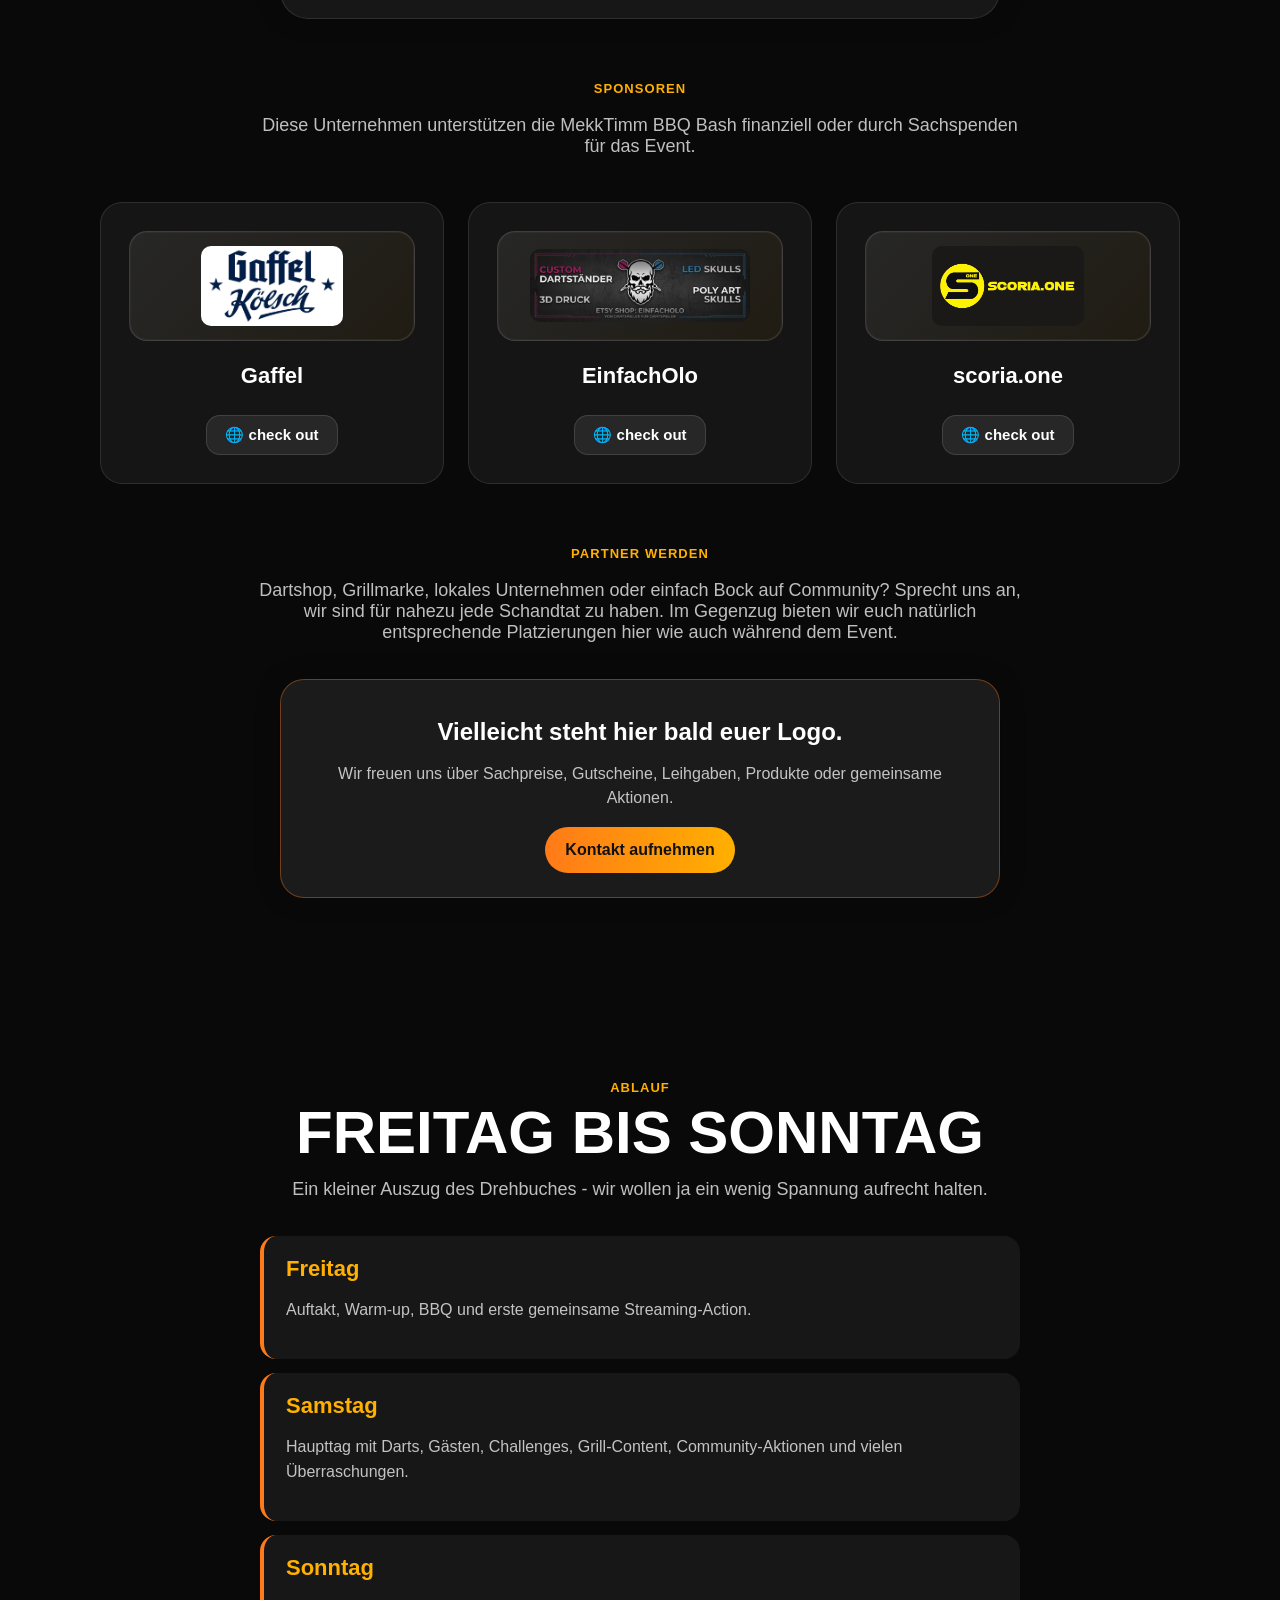
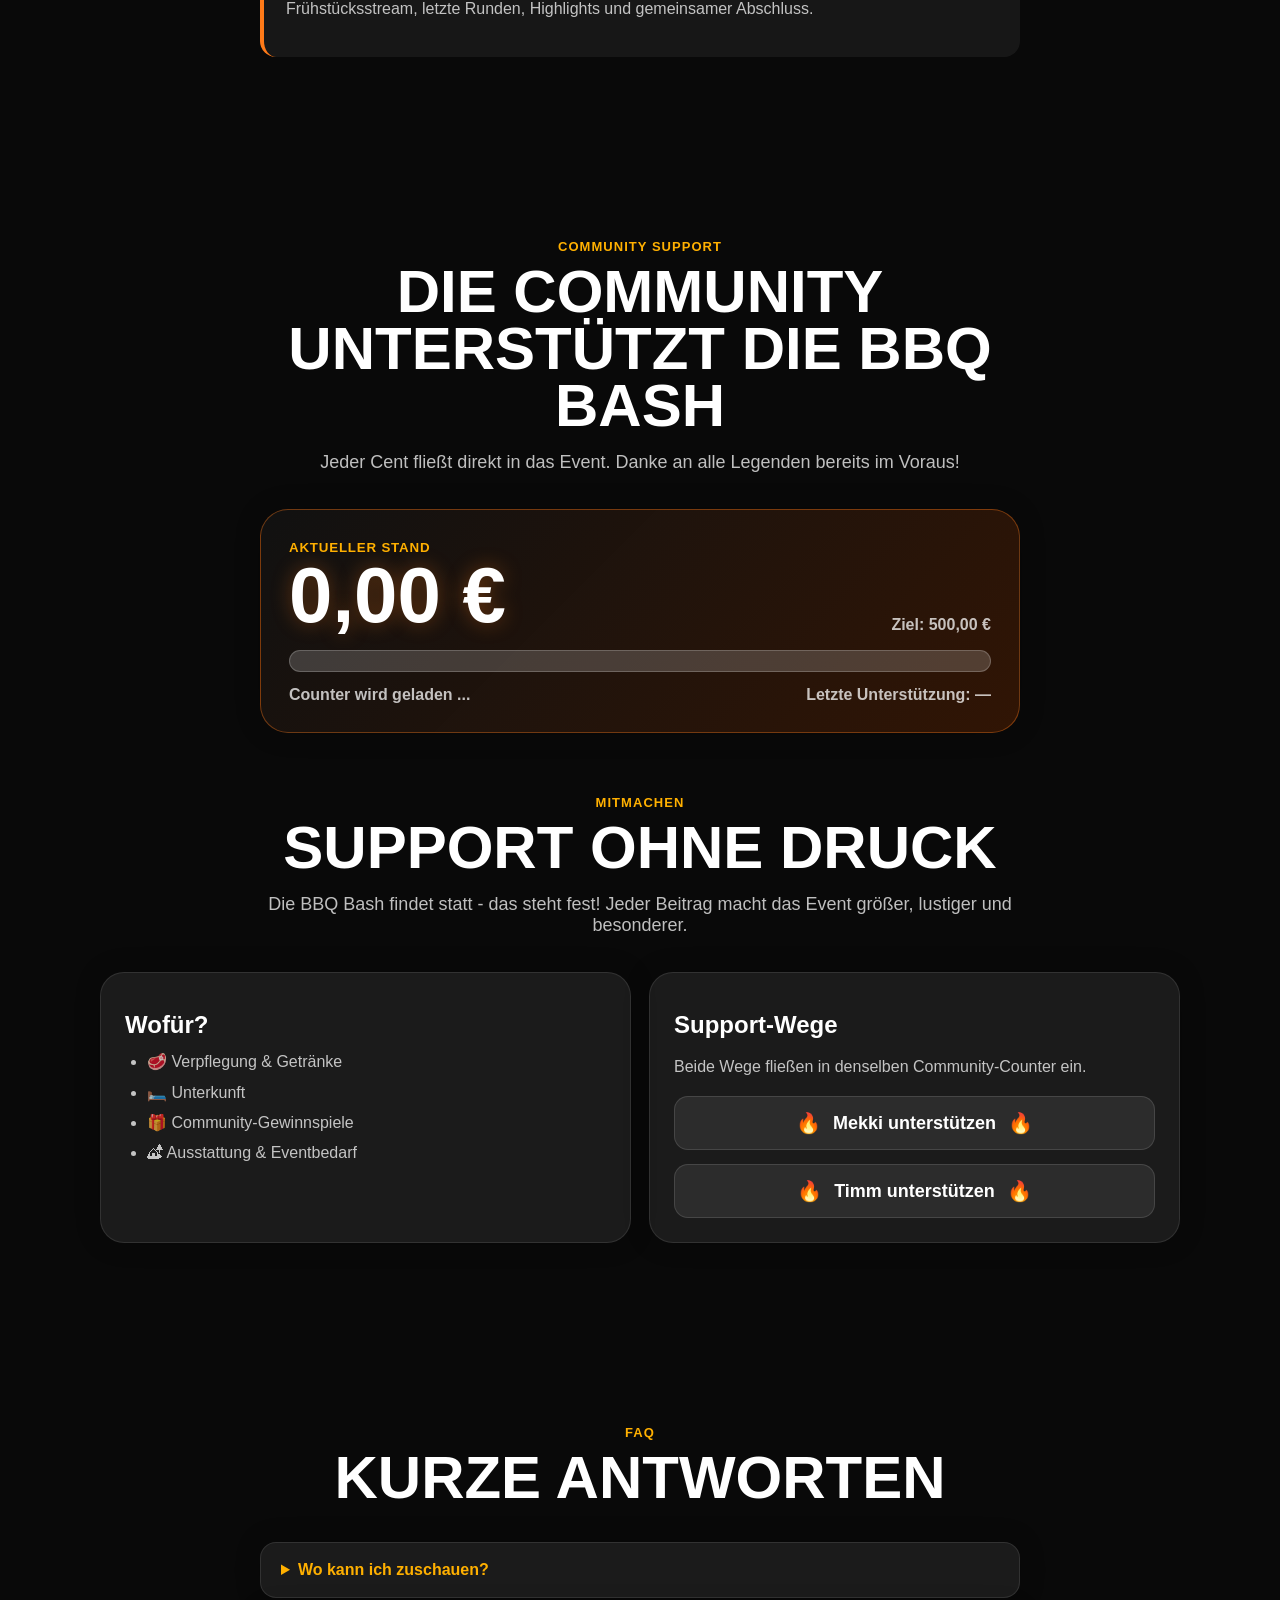
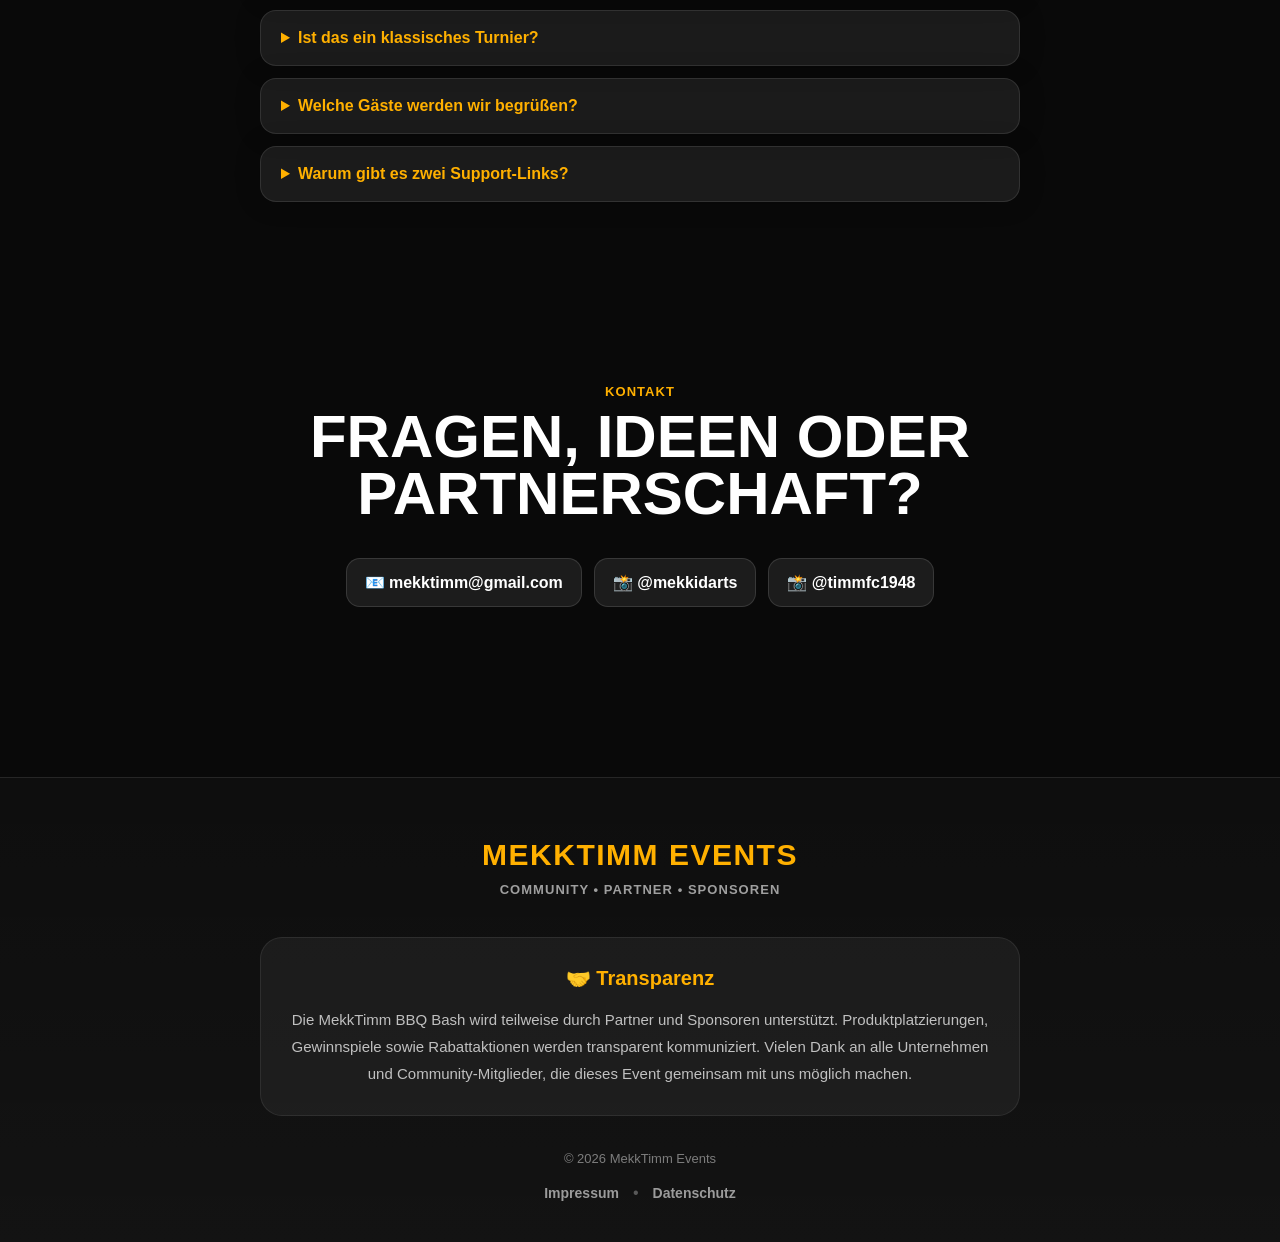
==== commit 0b056446: "Update index.html" ====
--- a/index.html
+++ b/index.html
@@ -106,7 +106,7 @@
       </div>
     </section>
 
-        <!--<section class="section partner-section" id="partner">
+        <section class="section partner-section" id="partner">
       <div class="section-title reveal">
         <h2>Gemeinsam für die BBQ Bash</h2>
         <span>Unsere Partner</span>
@@ -117,7 +117,7 @@
         <article class="partner-card reveal">
           <div class="partner-badge">🤝 Offizieller Eventpartner</div>
           <div class="partner-logo">
-            <img src="assets/logos/Logo + Slogan.jpeg" alt="fyl">
+            <img src="assets/logos/fyl-logo.png" alt="fyl">
           </div>
           <h3>fyl - flavor your life</h3>
           <p>fyl unterstützt unsere Community mit tollen Überraschungen sowie einem exklusiven Rabattcode für das Event.</p>
@@ -128,7 +128,7 @@
           <a class="partner-button" href="https://fyl-shop.com/" target="_blank" rel="noopener">Partner entdecken</a>
         </article>
       </div>
-      <div style="height:60px;"></div>-->
+      <div style="height:60px;"></div>
 
       <div class="section-title reveal">
         <span>Sponsoren</span>
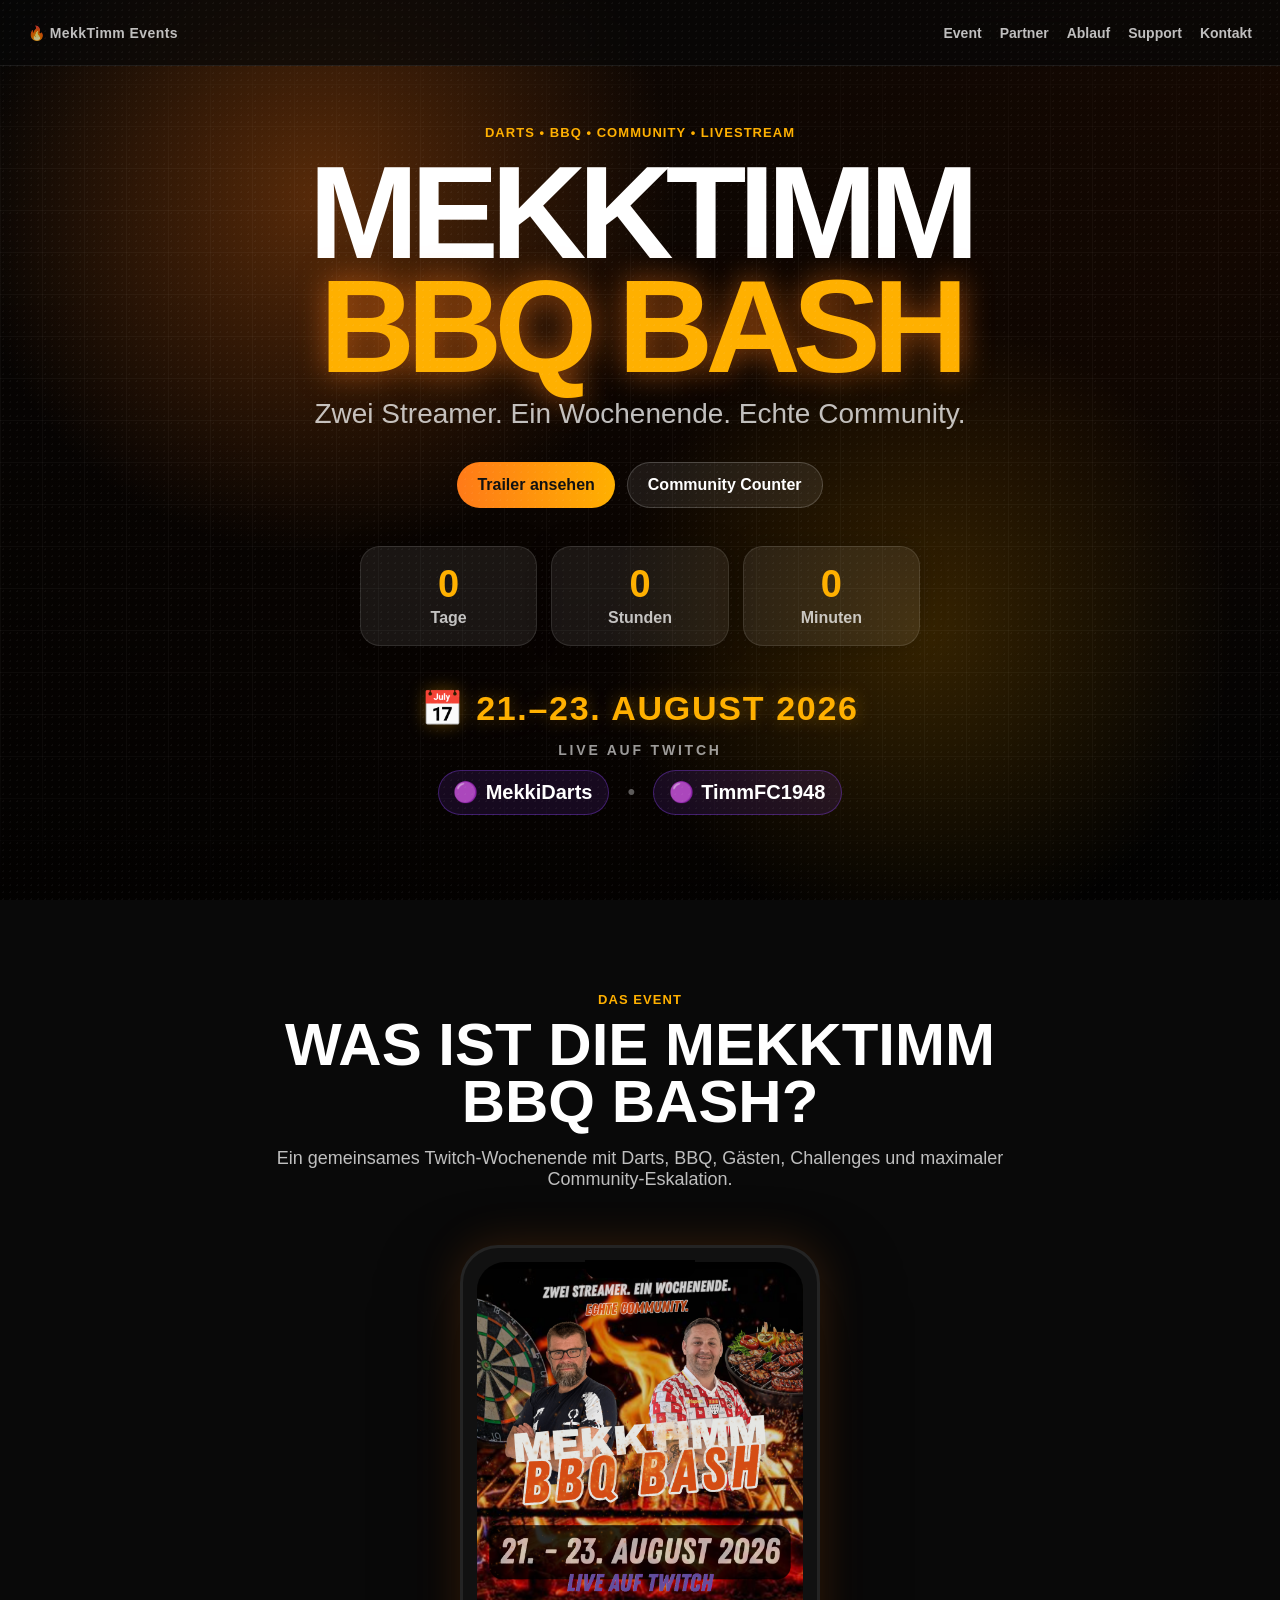
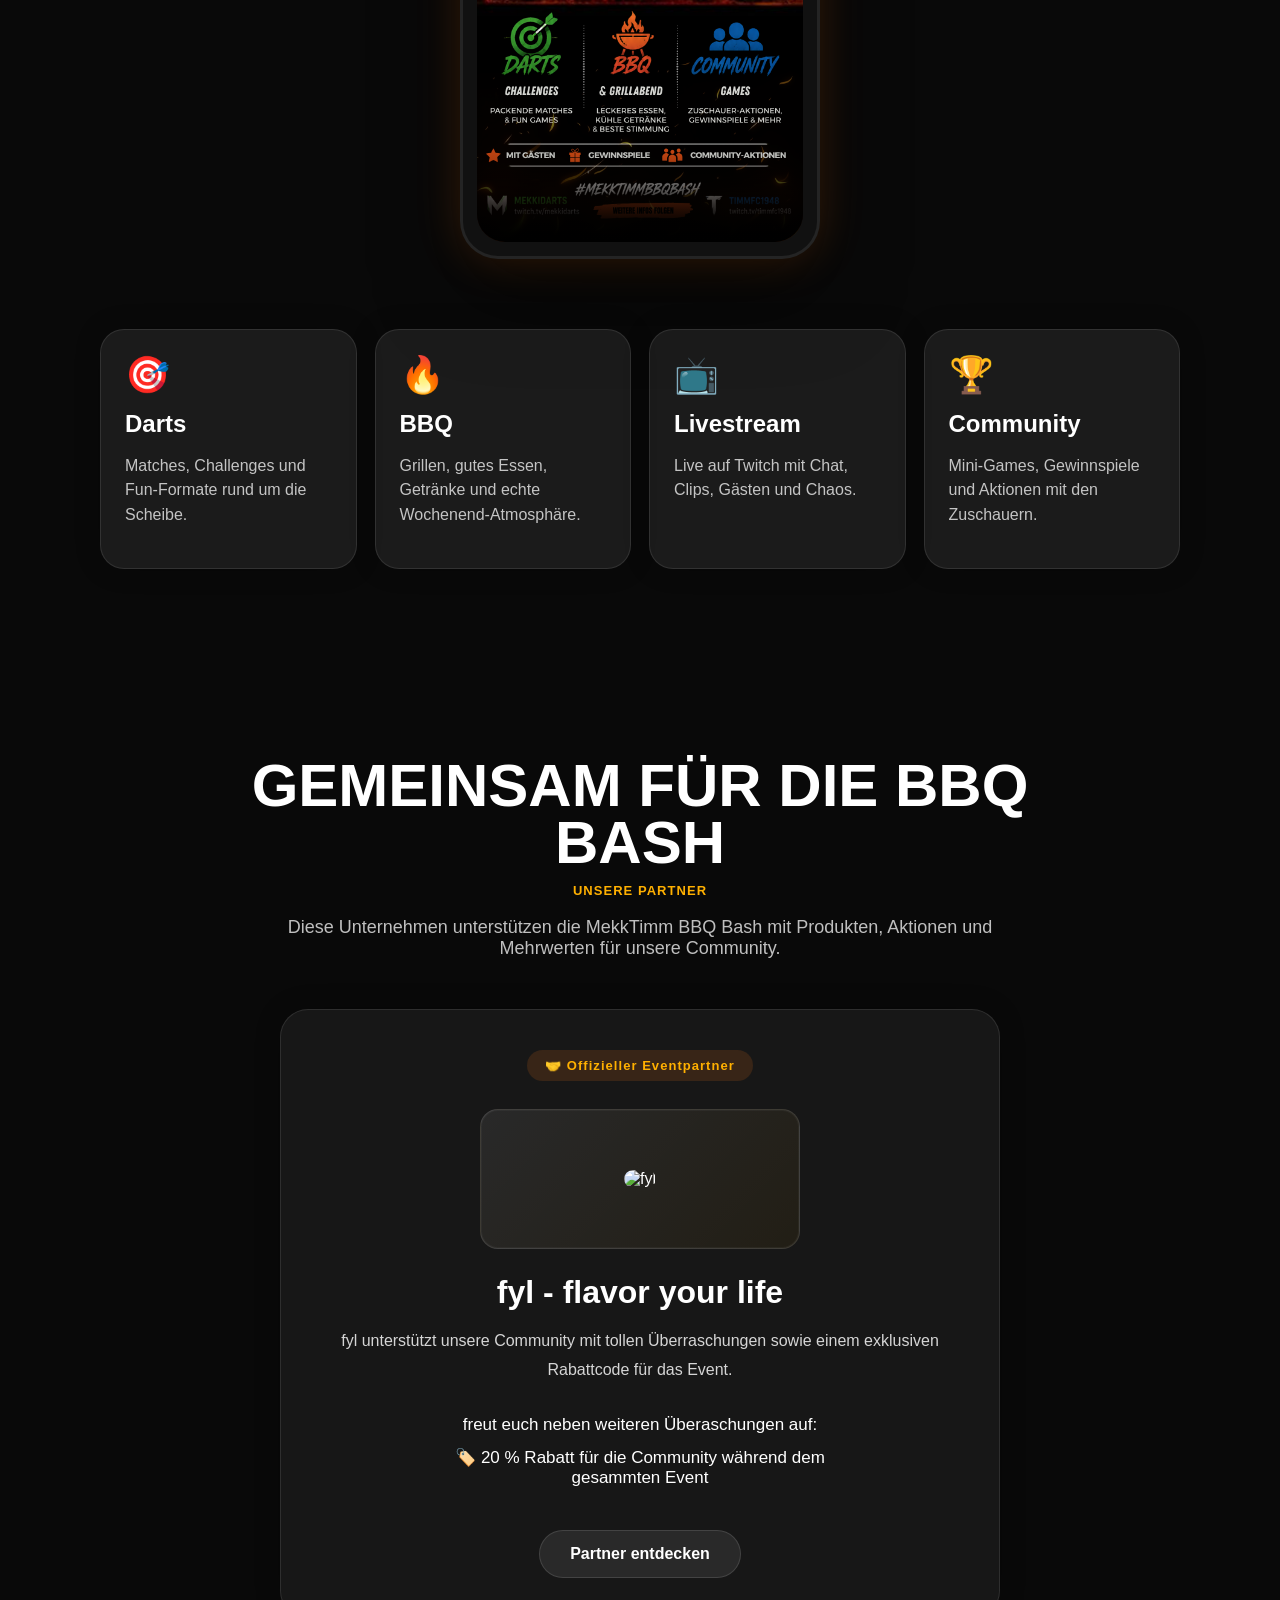
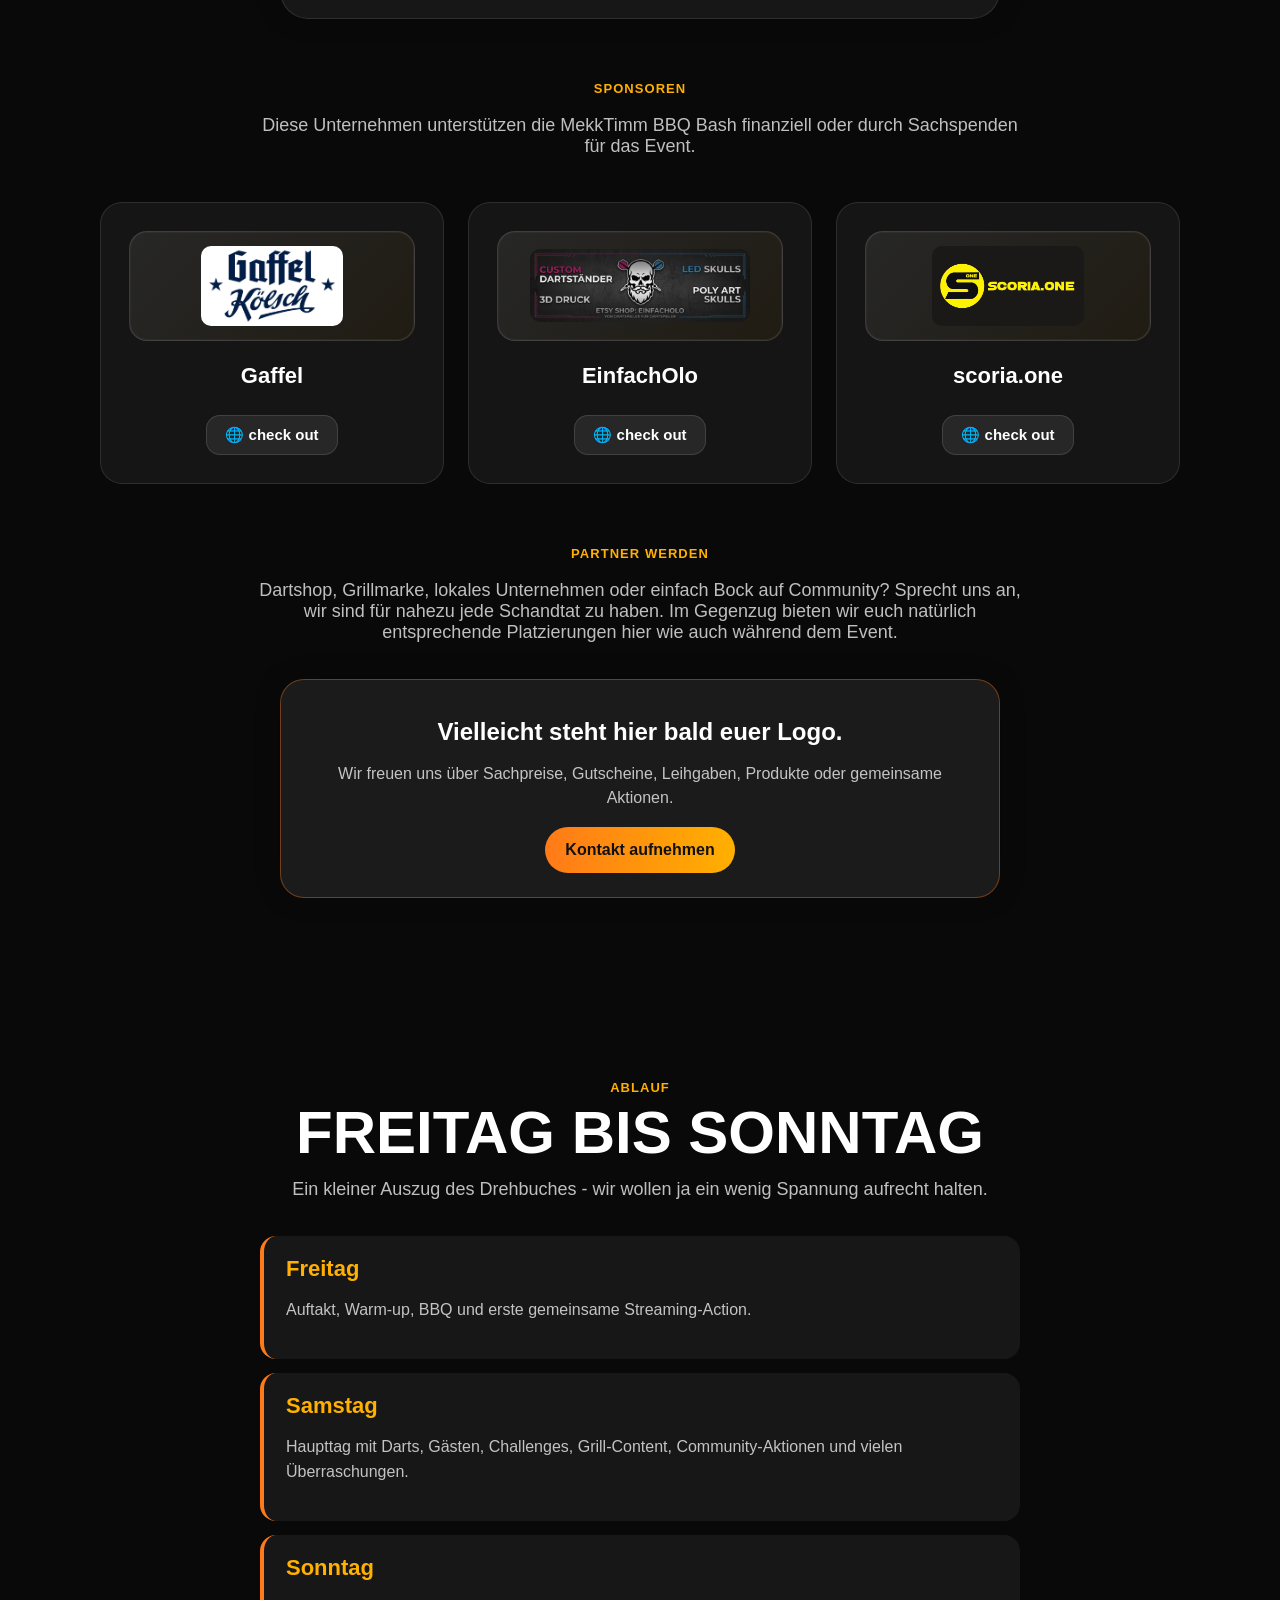
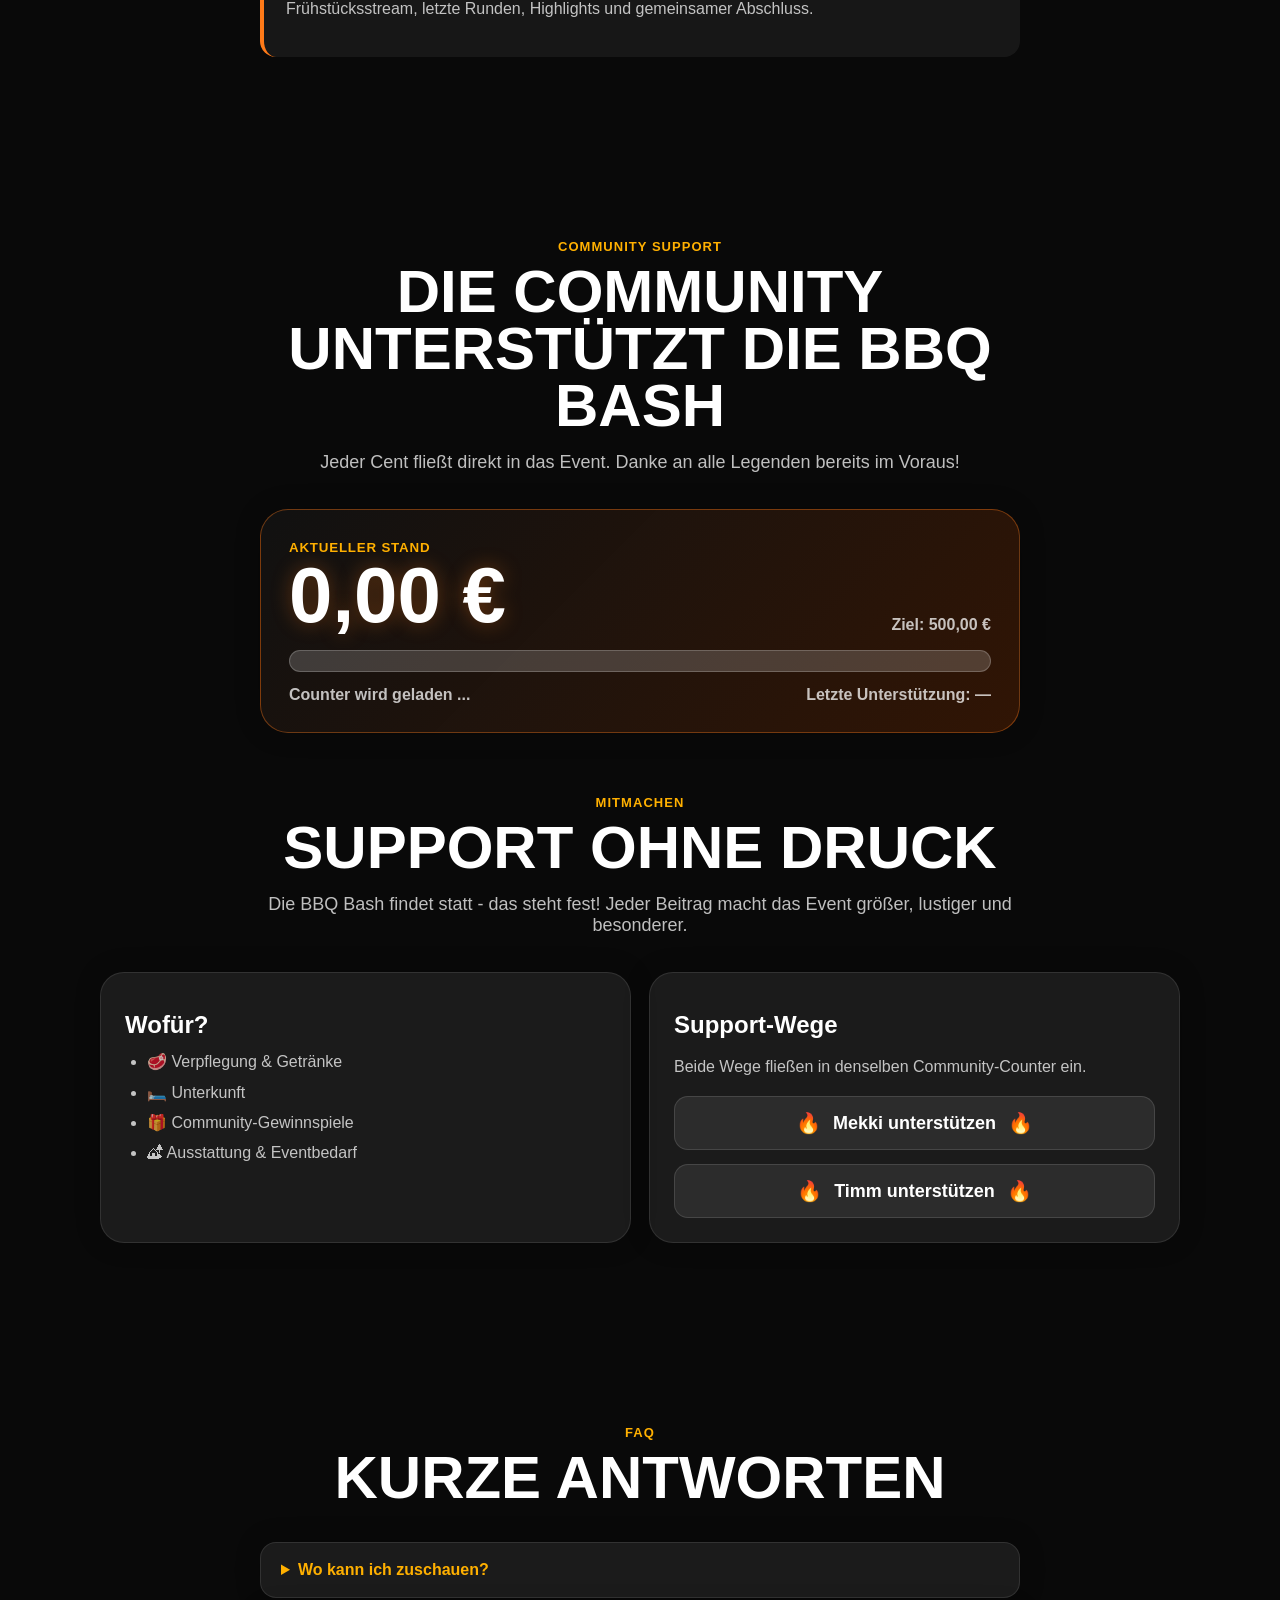
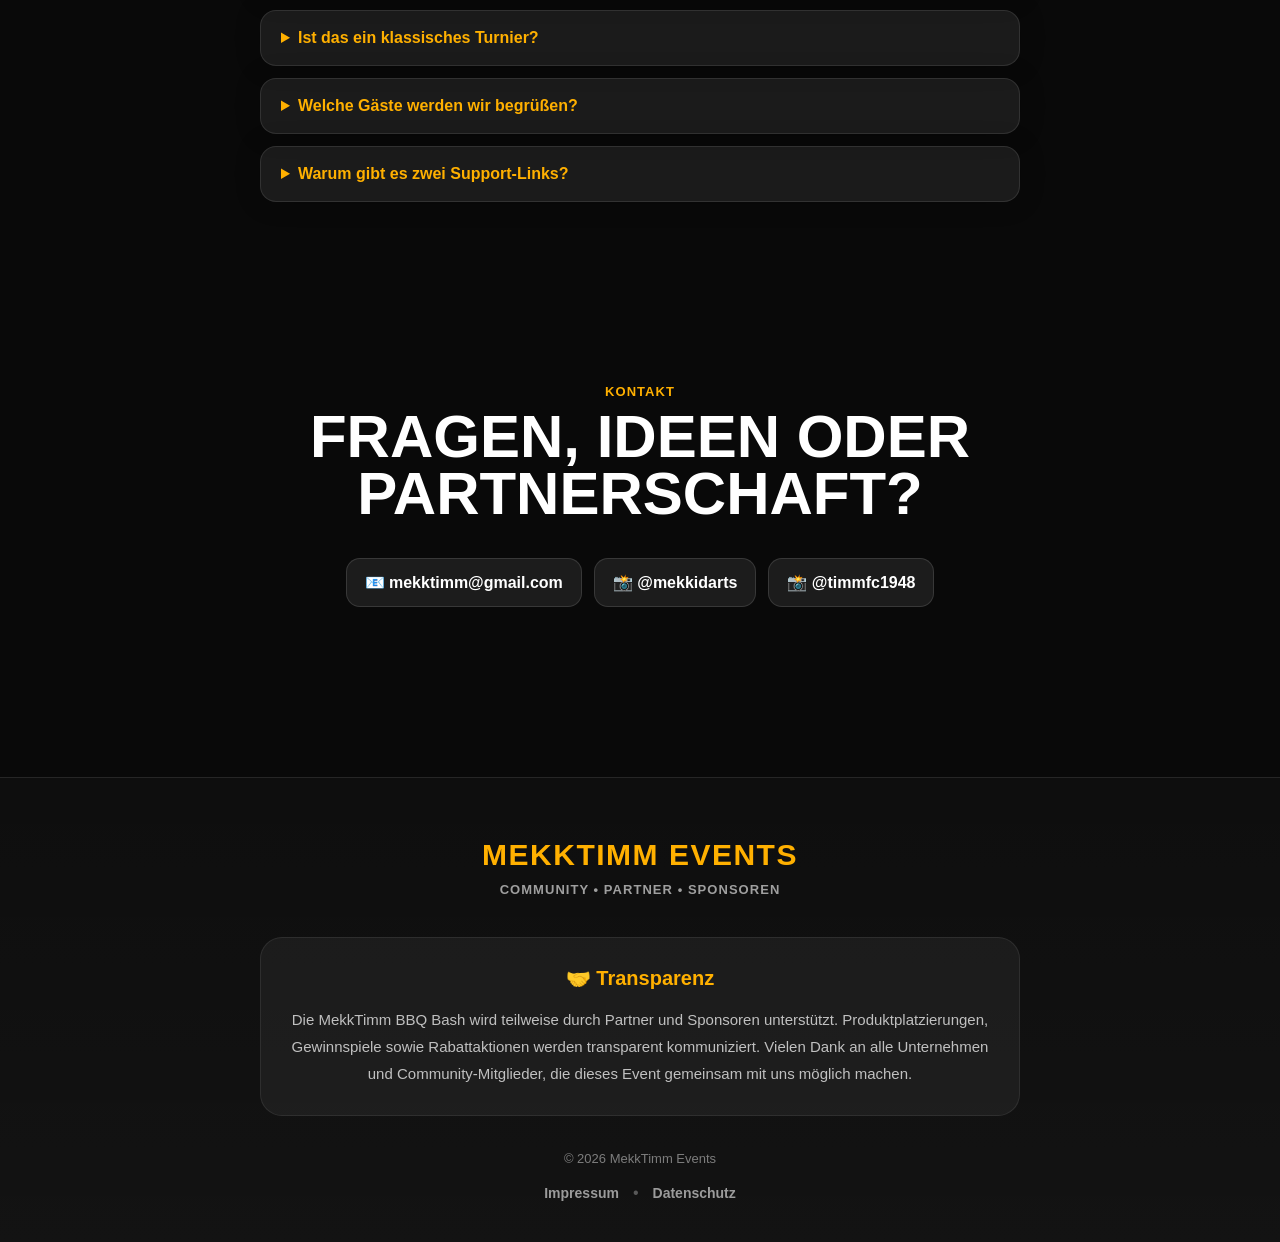
==== commit 6154451f: "Update index.html" ====
--- a/index.html
+++ b/index.html
@@ -117,7 +117,7 @@
         <article class="partner-card reveal">
           <div class="partner-badge">🤝 Offizieller Eventpartner</div>
           <div class="partner-logo">
-            <img src="assets/logos/fyl-logo.png" alt="fyl">
+            <img src="assets/logos/fyl-logo1.png" alt="fyl">
           </div>
           <h3>fyl - flavor your life</h3>
           <p>fyl unterstützt unsere Community mit tollen Überraschungen sowie einem exklusiven Rabattcode für das Event.</p>
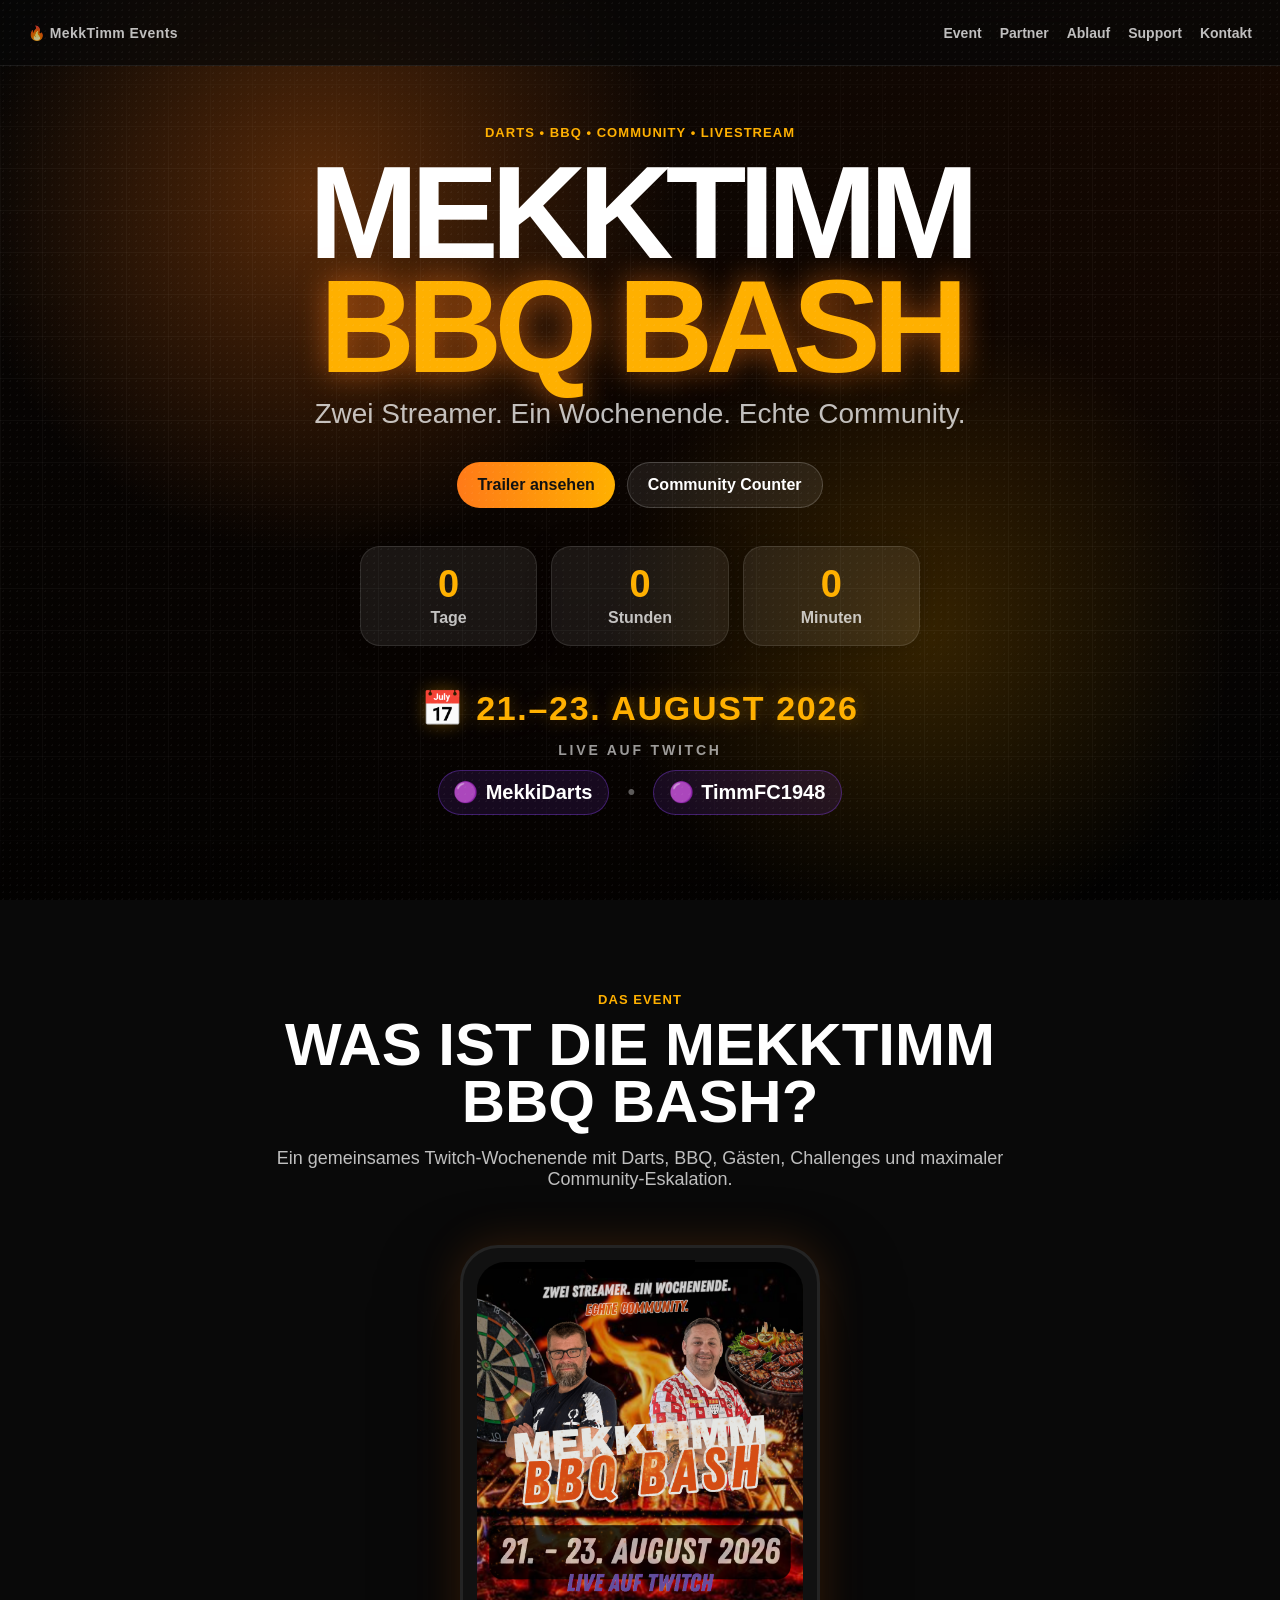
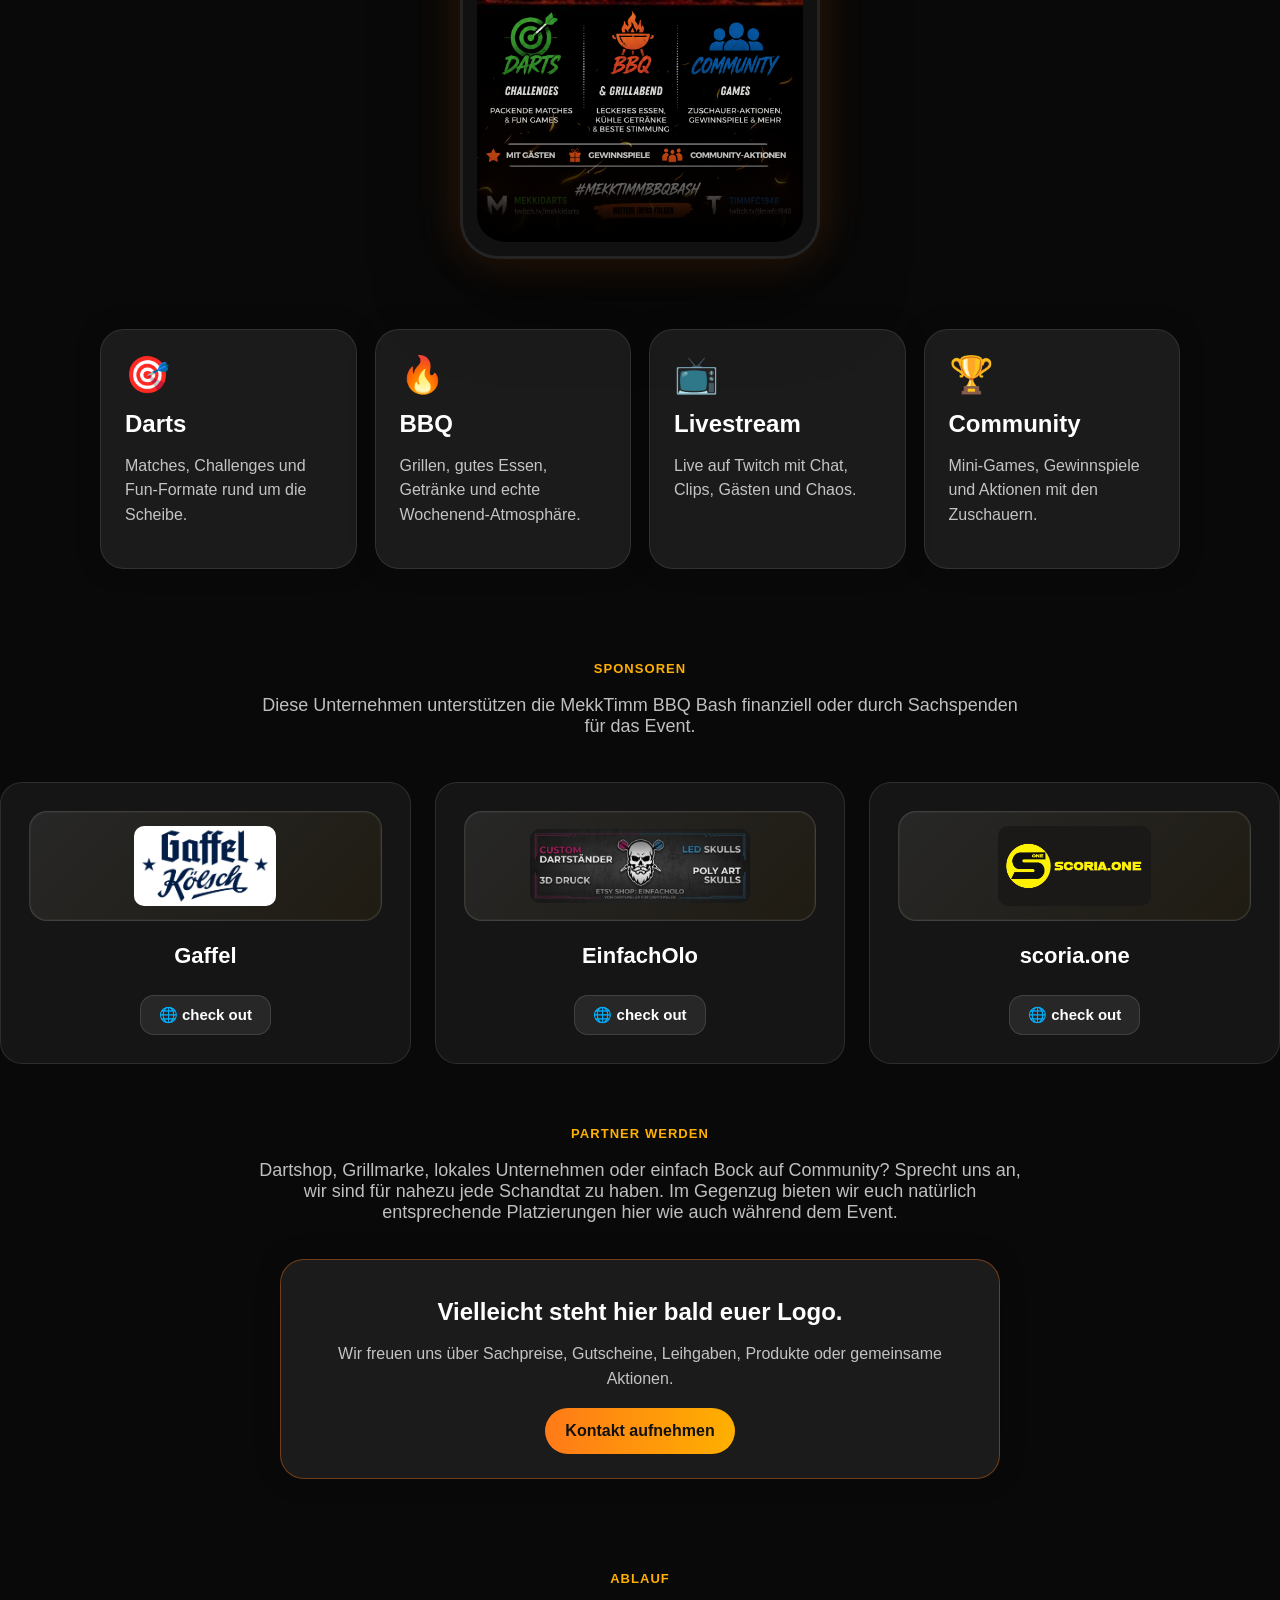
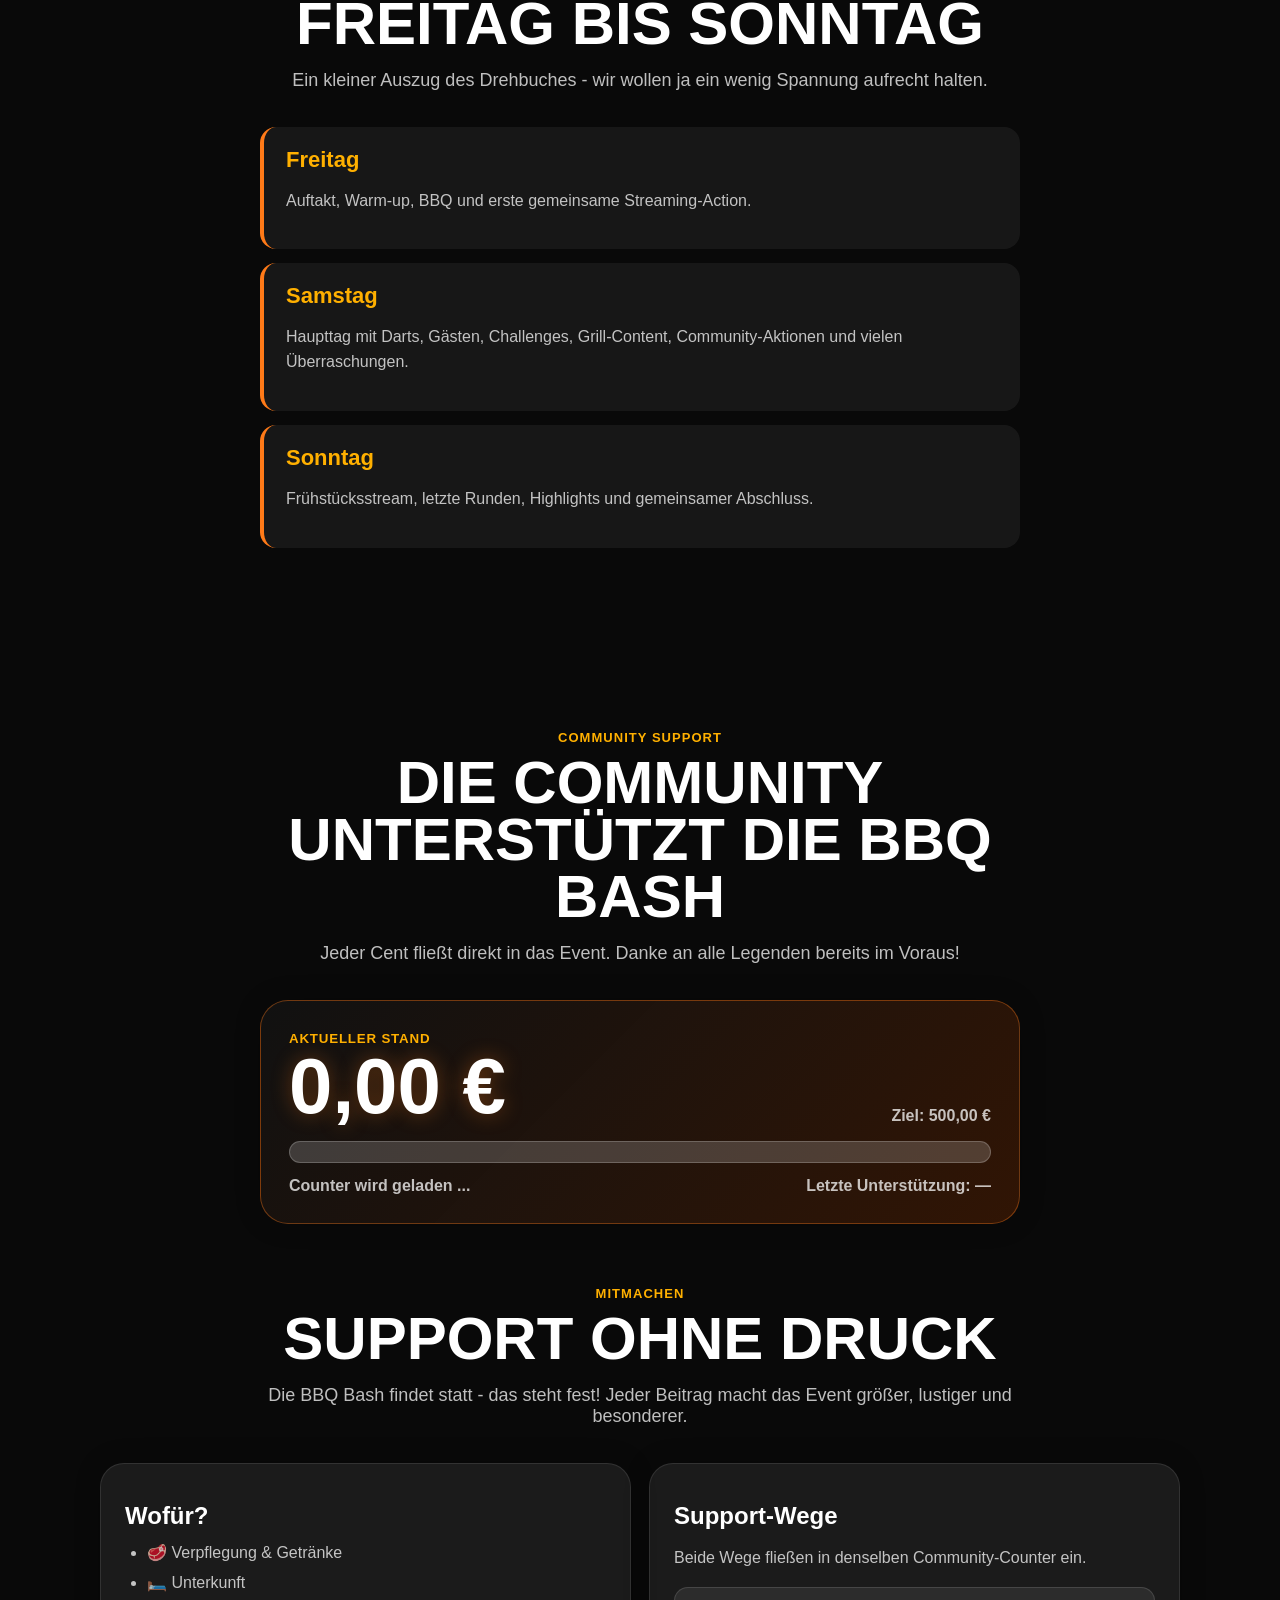
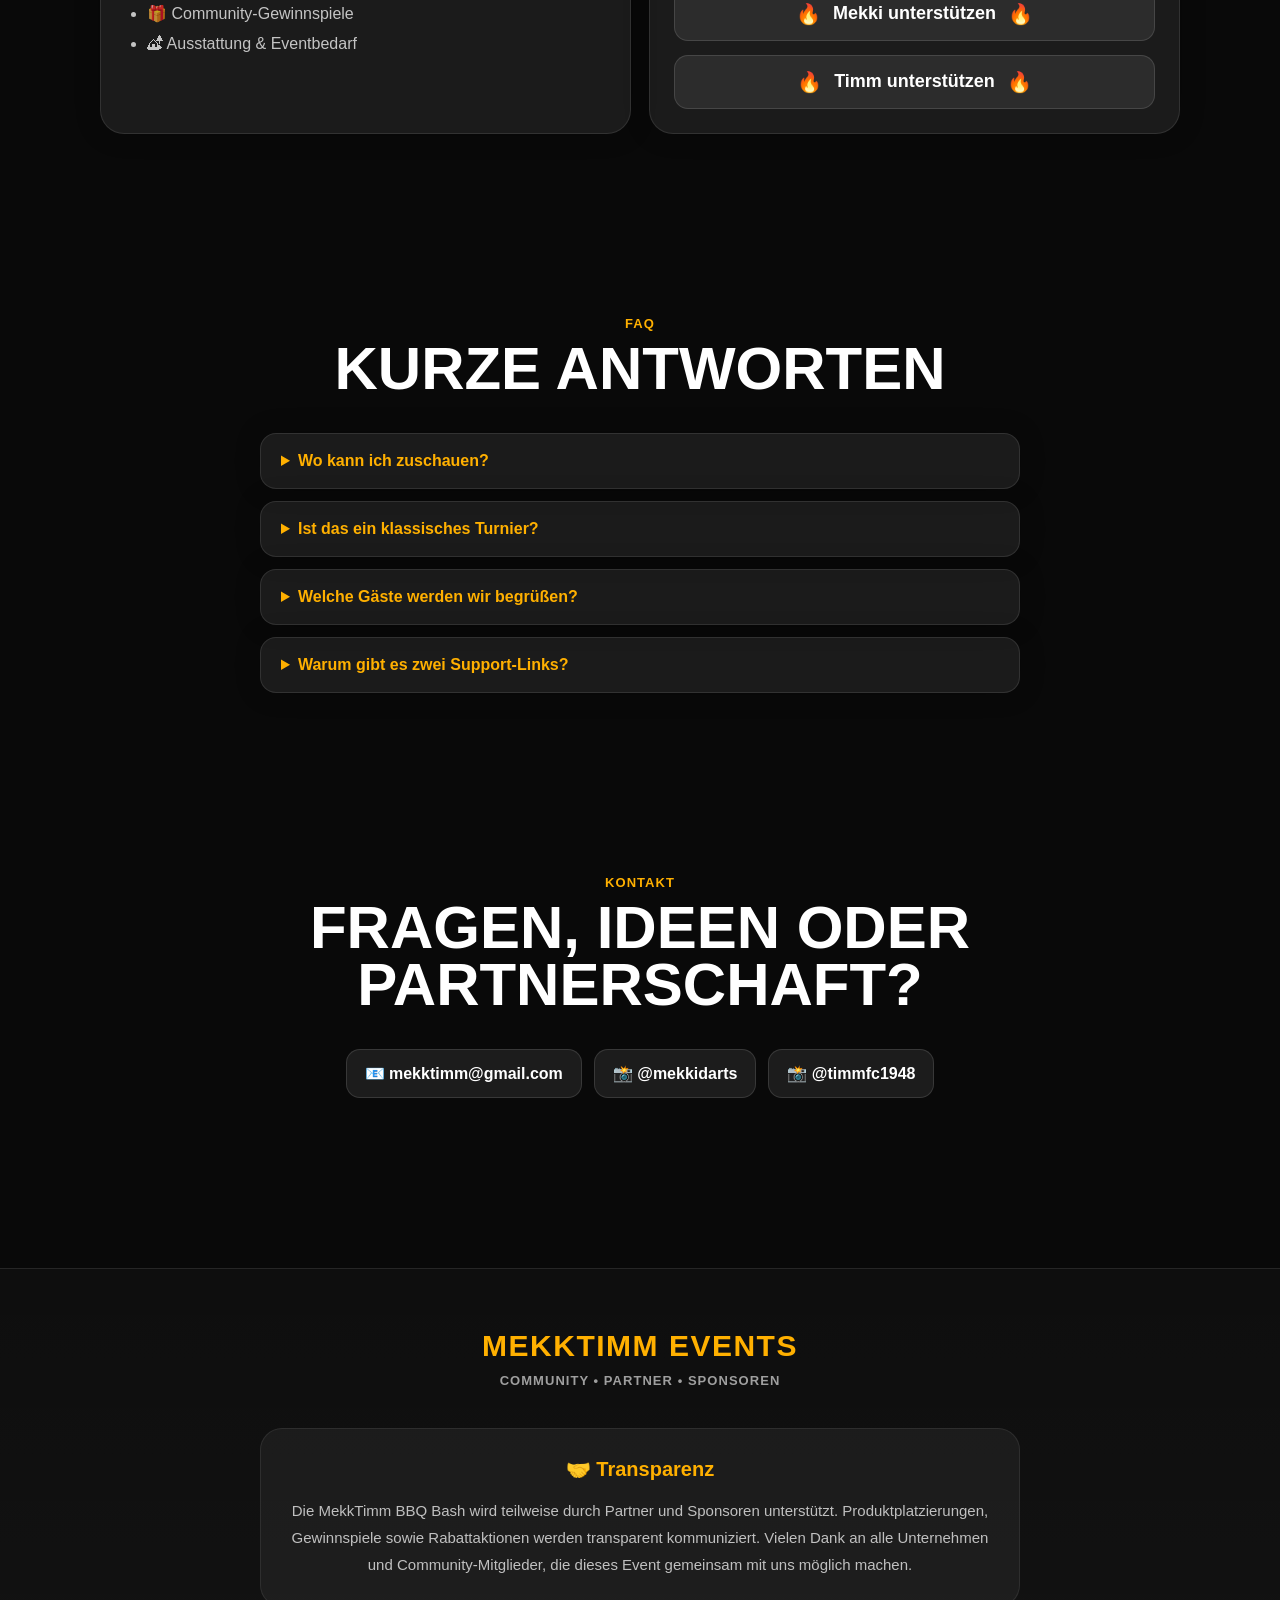
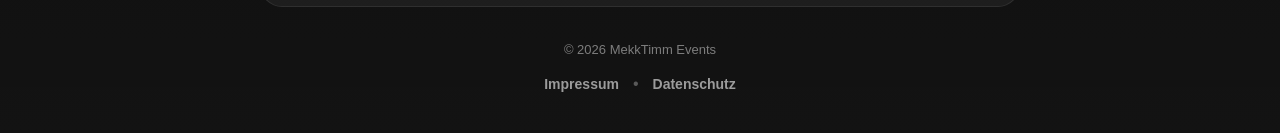
==== commit a68bb32c: "Update index.html" ====
--- a/index.html
+++ b/index.html
@@ -106,7 +106,7 @@
       </div>
     </section>
 
-        <section class="section partner-section" id="partner">
+        <!--<section class="section partner-section" id="partner">
       <div class="section-title reveal">
         <h2>Gemeinsam für die BBQ Bash</h2>
         <span>Unsere Partner</span>
@@ -128,7 +128,7 @@
           <a class="partner-button" href="https://fyl-shop.com/" target="_blank" rel="noopener">Partner entdecken</a>
         </article>
       </div>
-      <div style="height:60px;"></div>
+      <div style="height:60px;"></div>-->
 
       <div class="section-title reveal">
         <span>Sponsoren</span>
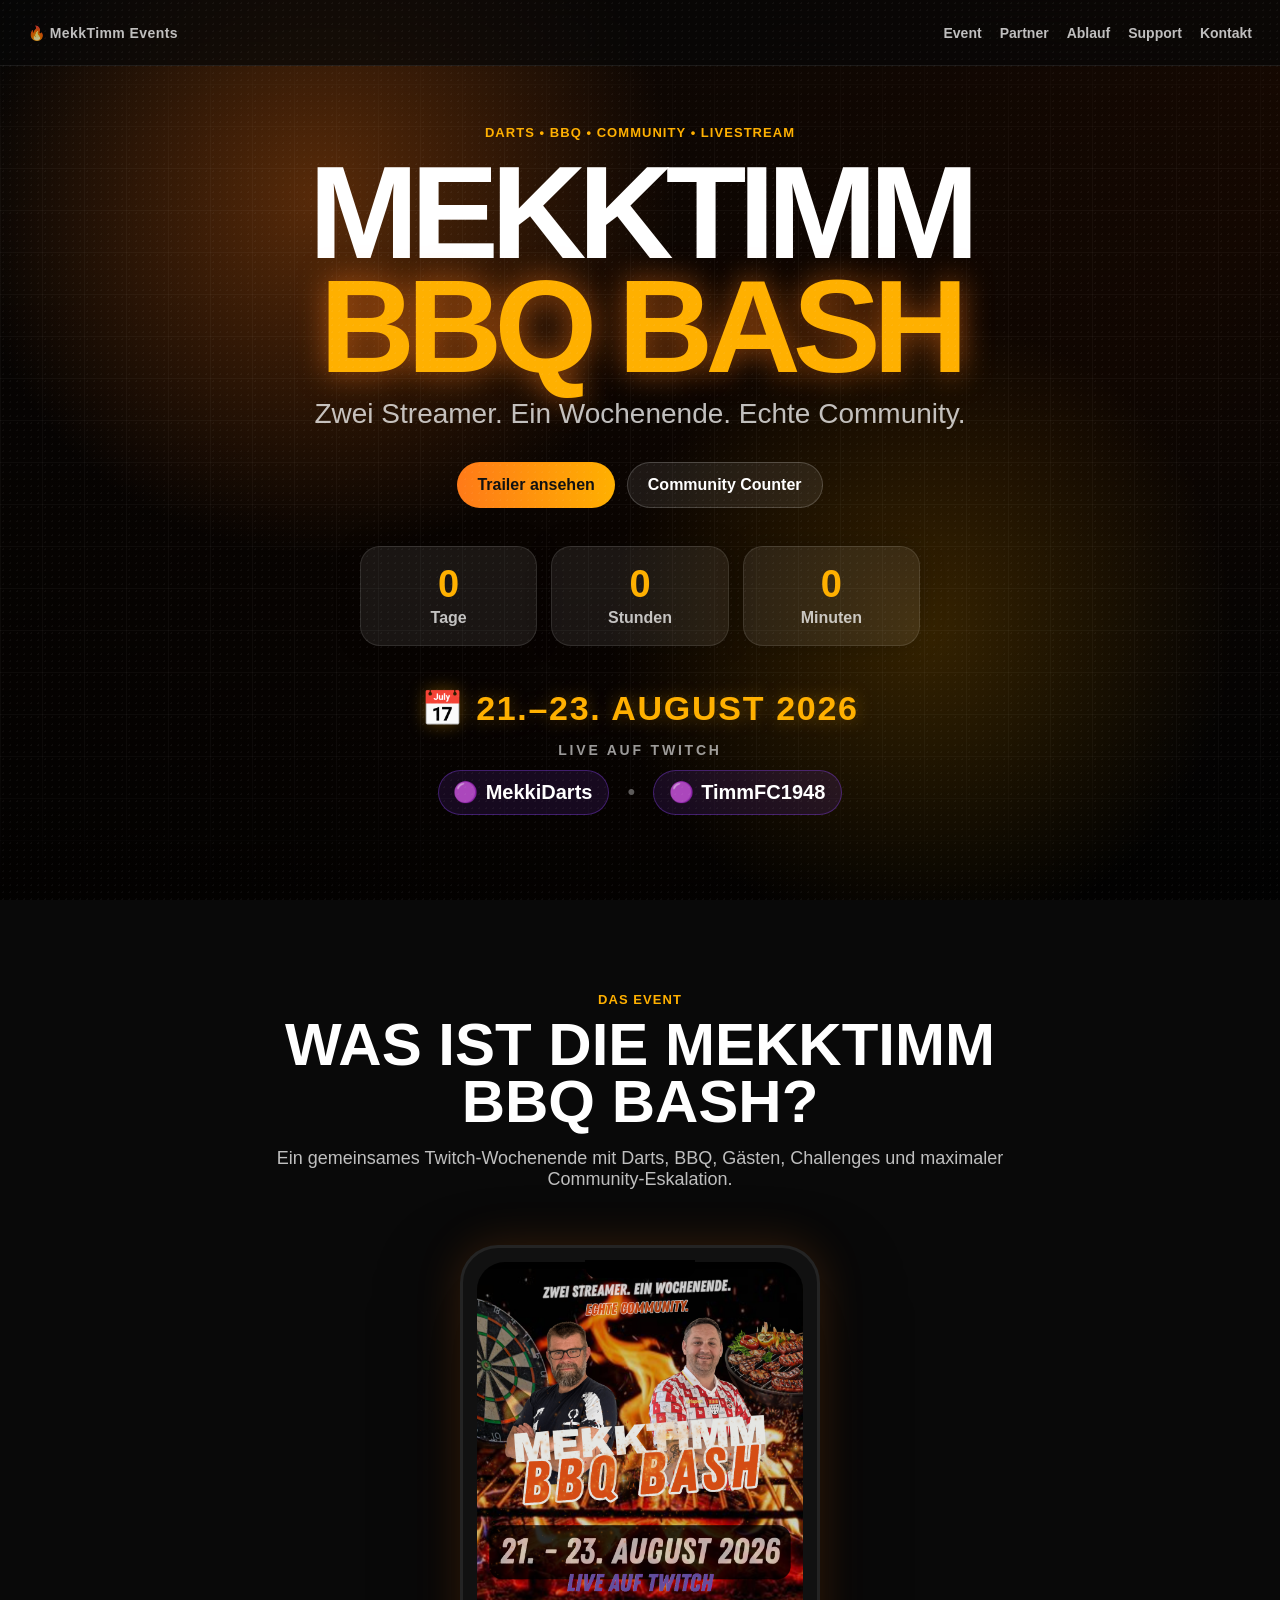
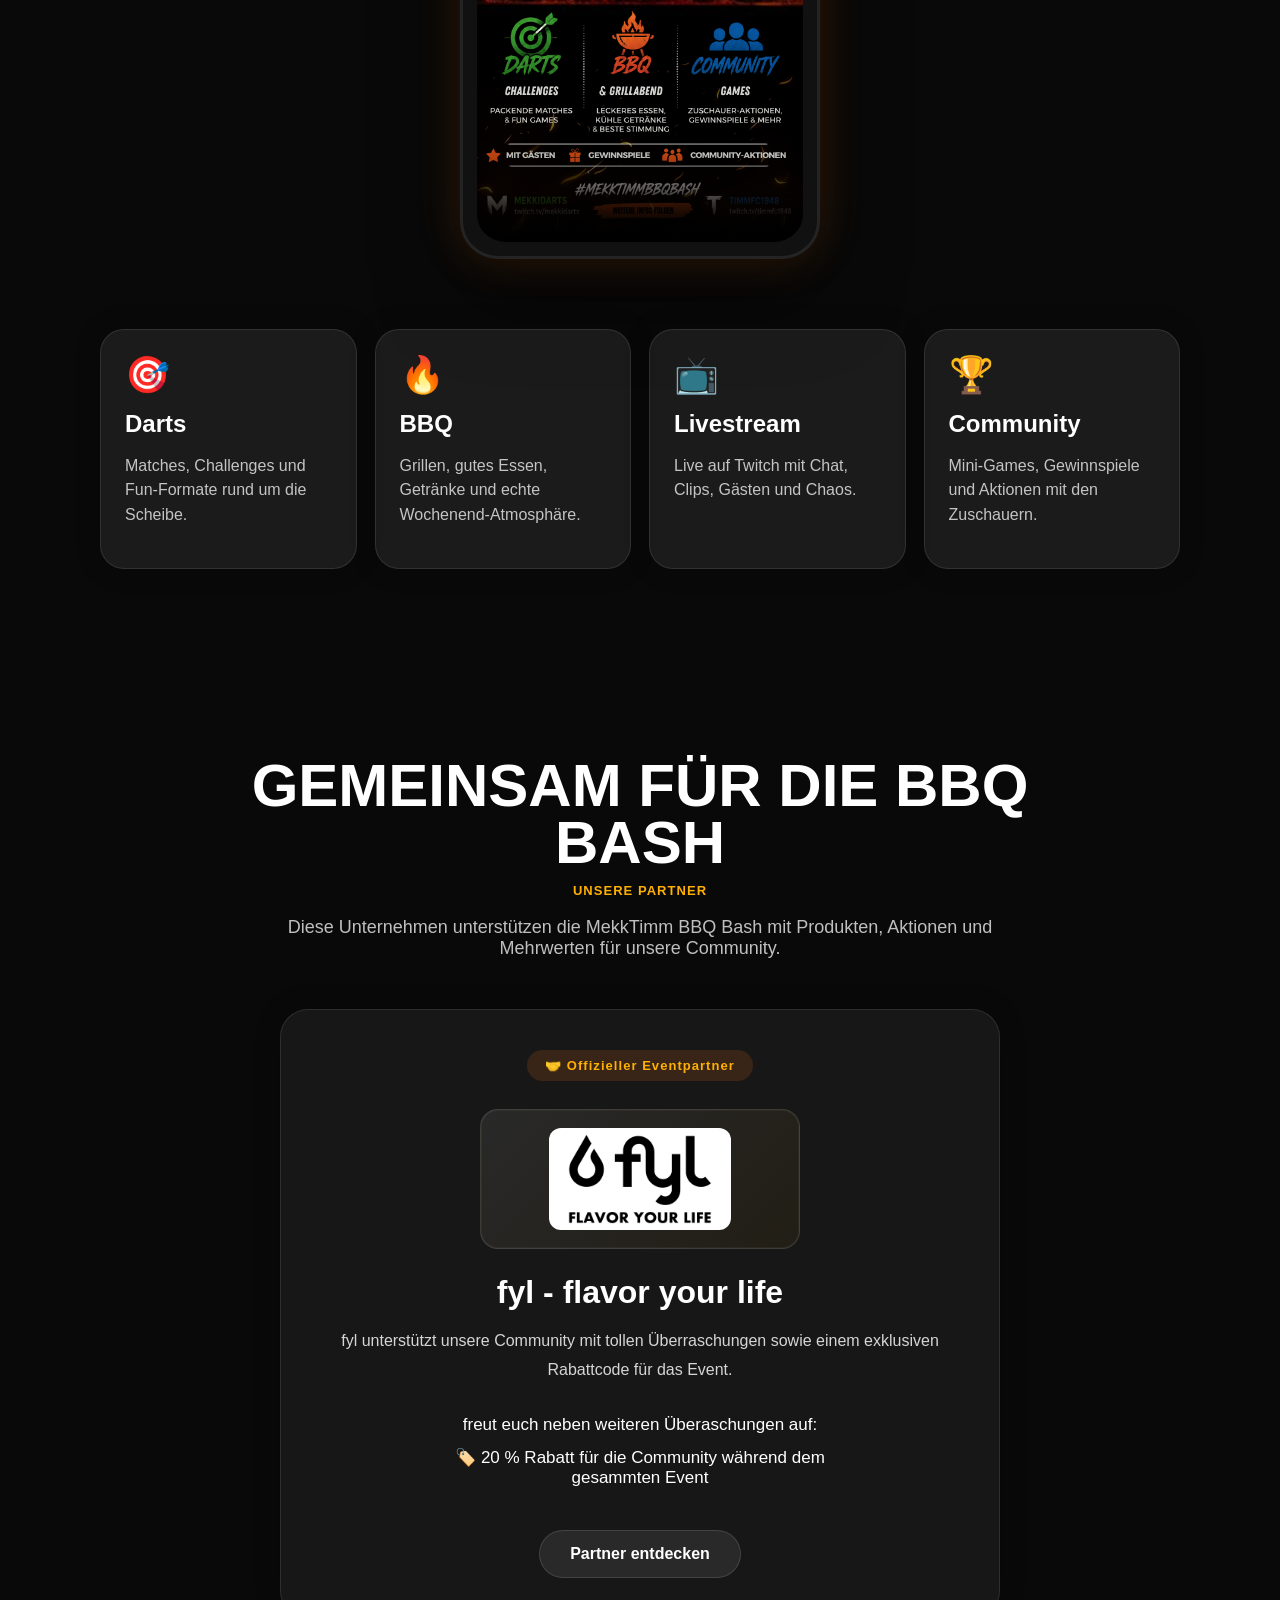
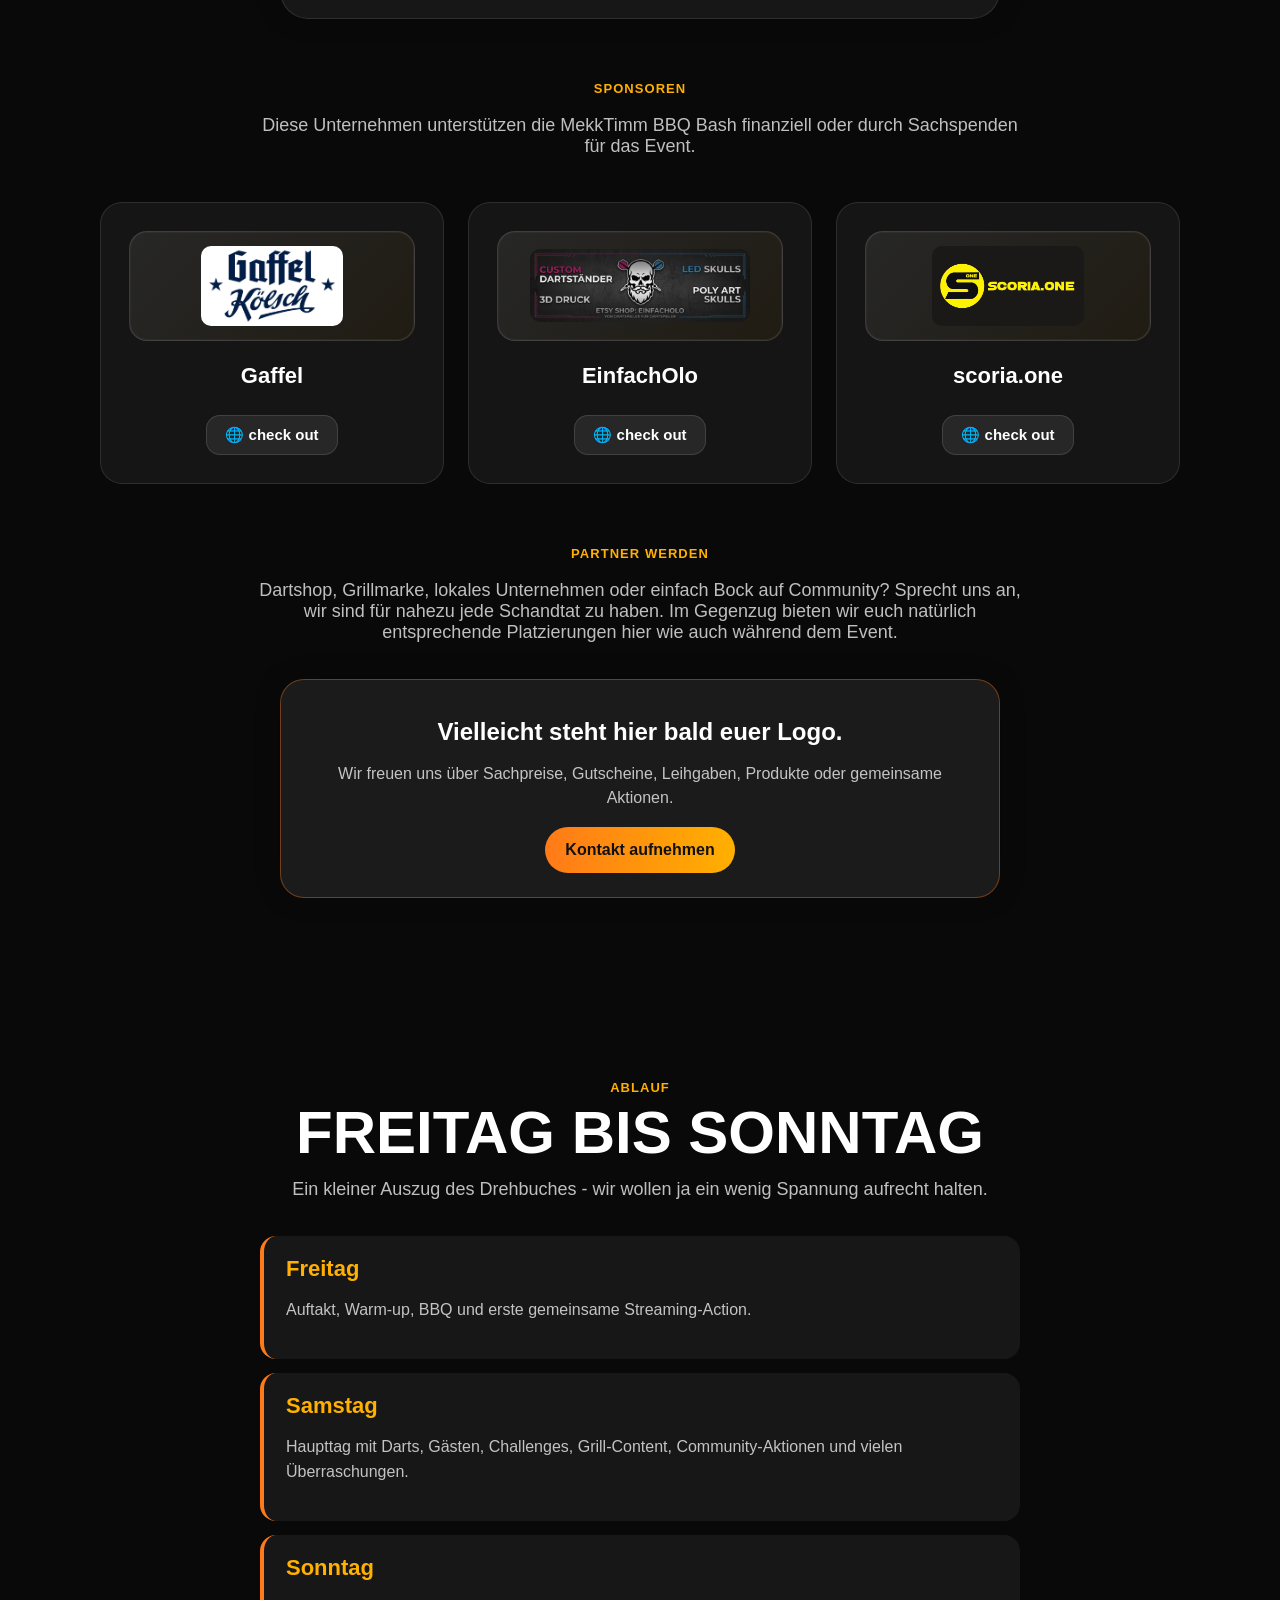
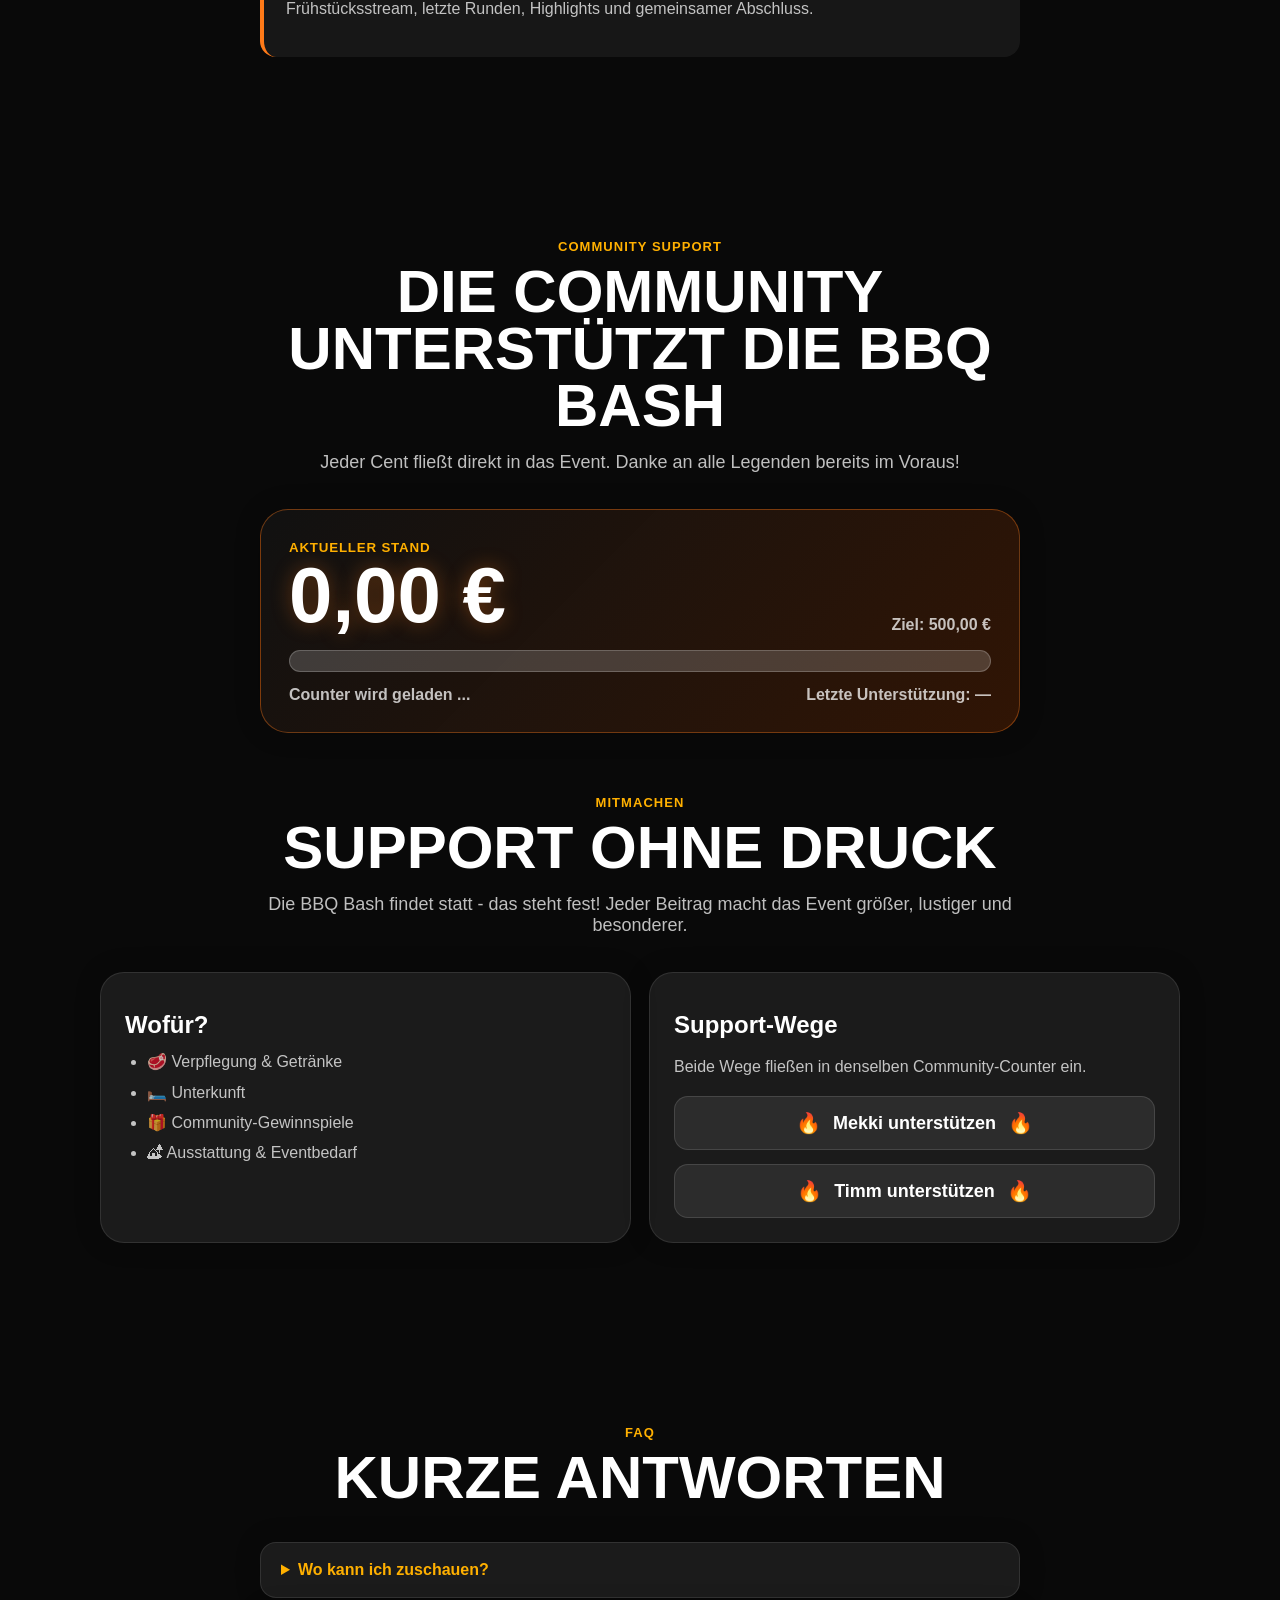
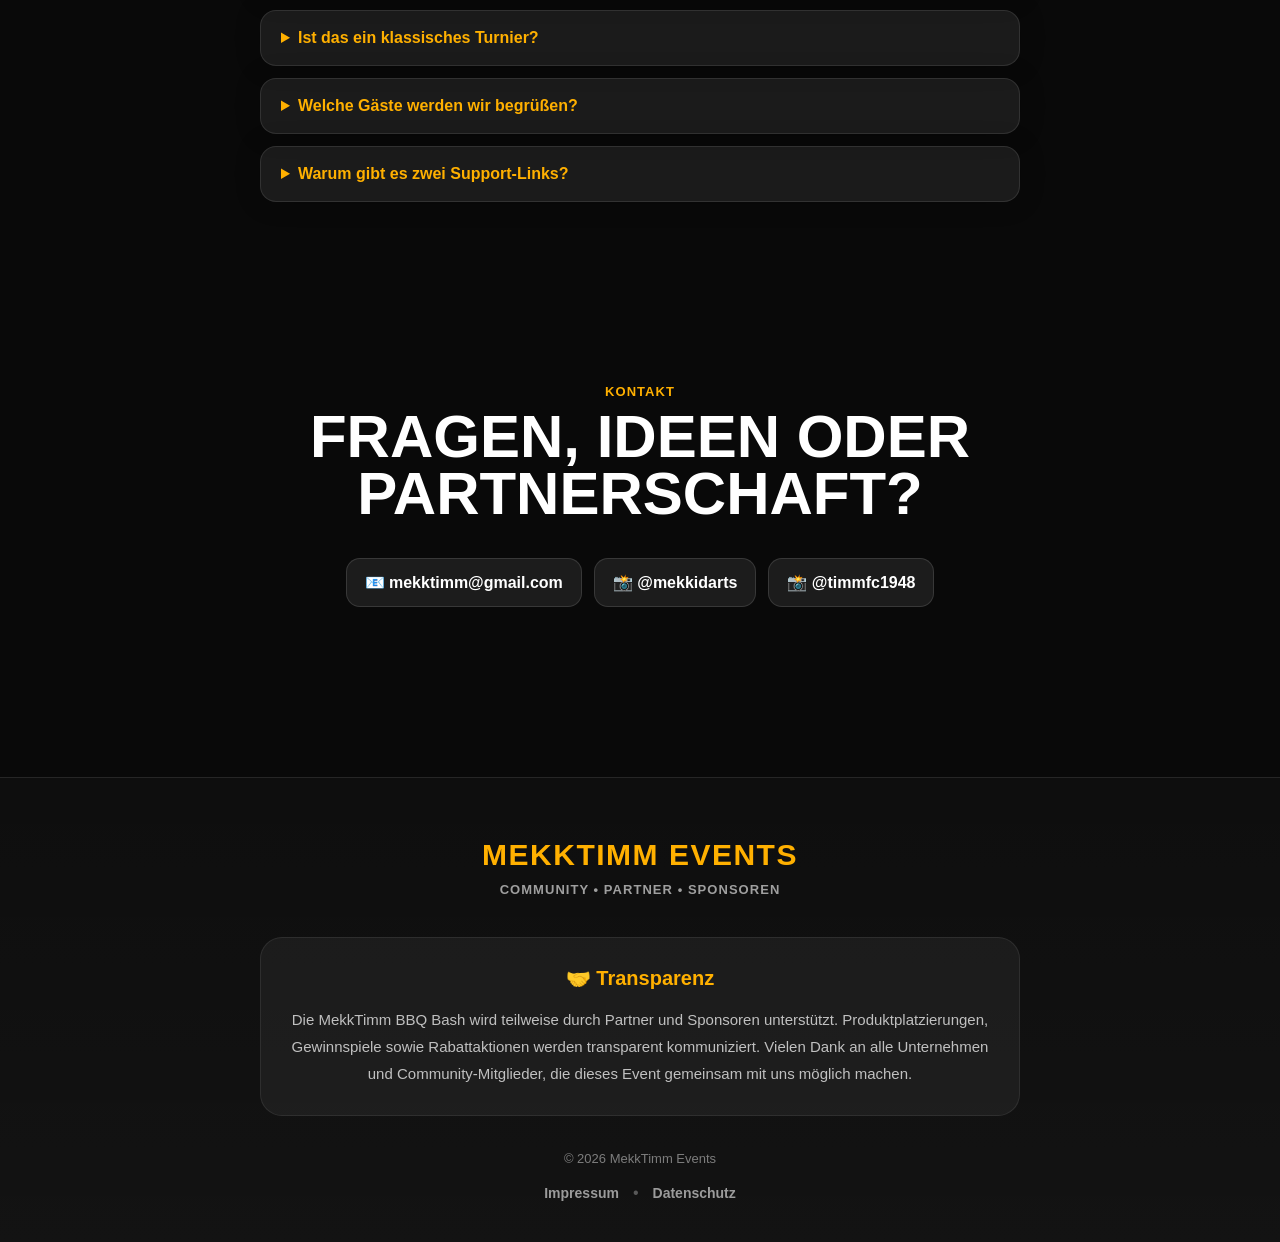
==== commit a11cd32e: "Update index.html" ====
--- a/index.html
+++ b/index.html
@@ -106,7 +106,7 @@
       </div>
     </section>
 
-        <!--<section class="section partner-section" id="partner">
+        <section class="section partner-section" id="partner">
       <div class="section-title reveal">
         <h2>Gemeinsam für die BBQ Bash</h2>
         <span>Unsere Partner</span>
@@ -128,7 +128,7 @@
           <a class="partner-button" href="https://fyl-shop.com/" target="_blank" rel="noopener">Partner entdecken</a>
         </article>
       </div>
-      <div style="height:60px;"></div>-->
+      <div style="height:60px;"></div>
 
       <div class="section-title reveal">
         <span>Sponsoren</span>
